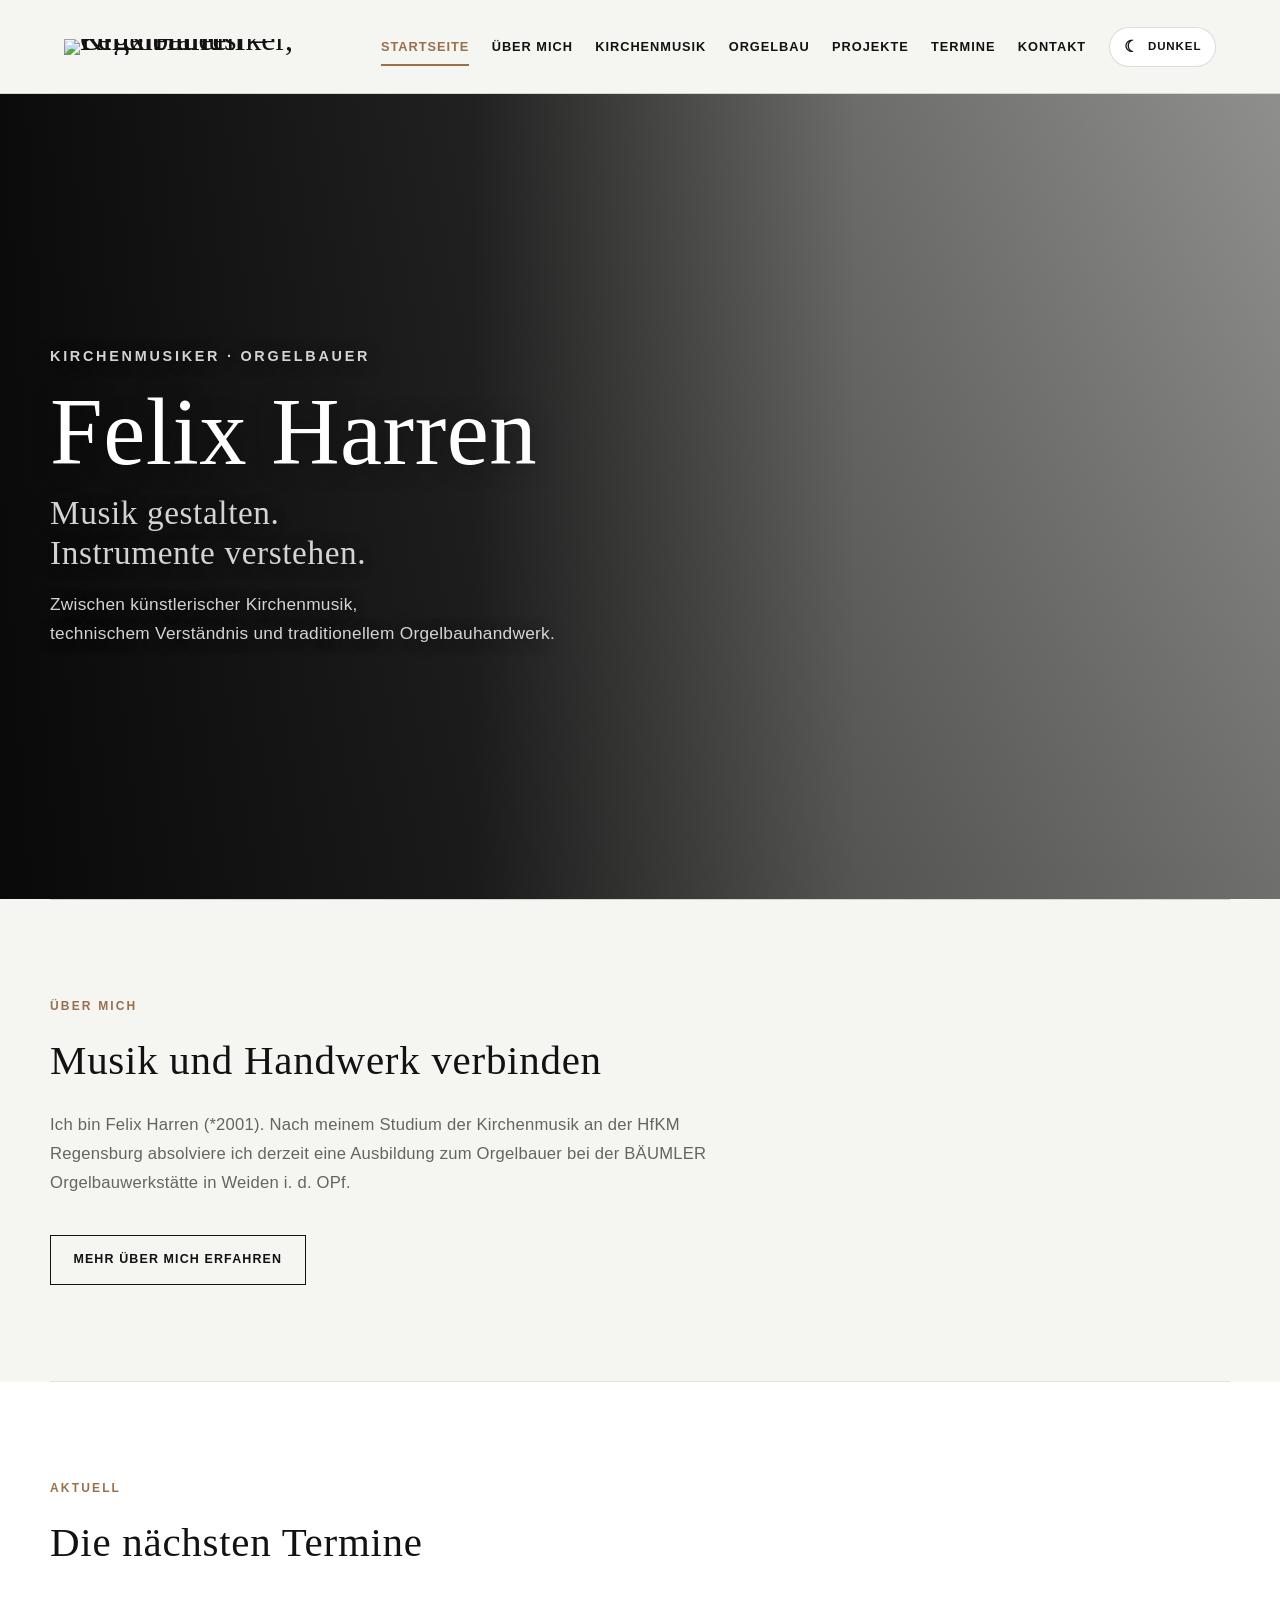
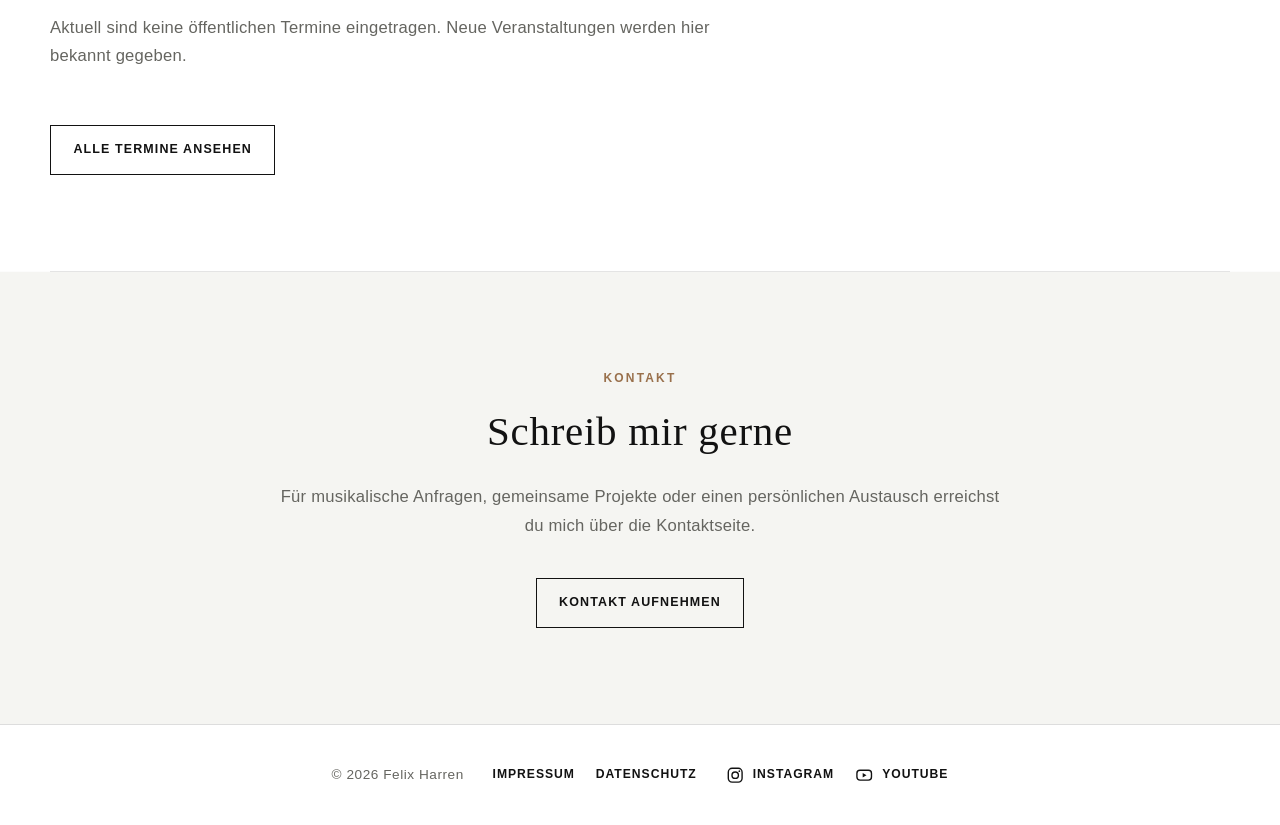
==== index.html @ 2339fd64 "Add files via upload Website veröffentlichen" ====
<!DOCTYPE html>

<html lang="de">
<head>
<meta charset="utf-8"/>
<meta content="Felix Harren" name="author"/>
<meta content="de_DE" property="og:locale"/>
<meta content="website" property="og:type"/>
<meta content="Felix Harren" property="og:site_name"/>
<meta content="Felix Harren | Kirchenmusiker und Orgelbauer" property="og:title"/>
<meta content="Felix Harren verbindet Kirchenmusik, Orgelspiel, Chorleitung und traditionelles Orgelbauhandwerk." property="og:description"/>
<meta content="https://felixharren.de/bilder/social/felix-harren-vorschau.jpg" property="og:image"/>
<meta content="1200" property="og:image:width"/>
<meta content="630" property="og:image:height"/>
<meta content="Felix Harren – Kirchenmusiker und Orgelbauer" property="og:image:alt"/>
<meta content="summary_large_image" name="twitter:card"/>
<meta content="Felix Harren | Kirchenmusiker und Orgelbauer" name="twitter:title"/>
<meta content="Felix Harren verbindet Kirchenmusik, Orgelspiel, Chorleitung und traditionelles Orgelbauhandwerk." name="twitter:description"/>
<meta content="https://felixharren.de/bilder/social/felix-harren-vorschau.jpg" name="twitter:image"/>
<meta content="index, follow, max-image-preview:large" name="robots"/>
<meta content="width=device-width, initial-scale=1.0" name="viewport"/>
<meta content="Felix Harren verbindet Kirchenmusik, Orgelspiel, Chorleitung und traditionelles Orgelbauhandwerk." name="description"/>
<title>Felix Harren | Kirchenmusiker und Orgelbauer</title>
<script>
        (() => {
            const speichername = "felix-harren-theme";
            let gespeichertesDesign = null;

            try {
                gespeichertesDesign = localStorage.getItem(speichername);
            } catch (fehler) {
                gespeichertesDesign = null;
            }

            const systemIstDunkel = window.matchMedia(
                "(prefers-color-scheme: dark)"
            ).matches;

            const startDesign =
                gespeichertesDesign === "dark" ||
                gespeichertesDesign === "light"
                    ? gespeichertesDesign
                    : systemIstDunkel
                        ? "dark"
                        : "light";

            document.documentElement.dataset.theme = startDesign;
        })();
    </script>
<link href="bilder/logo/favicon-hell.png" id="favicon" rel="icon" type="image/png"/>
<link href="bilder/logo/favicon-hell.png" id="apple-touch-icon" rel="apple-touch-icon"/>
<meta content="#f5f5f2" id="theme-color" name="theme-color"/>
<link as="image" fetchpriority="high" href="bilder/orgel/orgel-speyer-quer.JPG" rel="preload"/>
<link href="style.css" rel="stylesheet"/>
<link href="bilder.css" rel="stylesheet"/>
<link href="responsive.css" rel="stylesheet"/>
<script type="application/ld+json">{
    "@context": "https://schema.org",
    "@type": "Person",
    "name": "Felix Harren",
    "description": "Kirchenmusiker und Orgelbauer zwischen Musik, Technik und traditionellem Handwerk.",
    "jobTitle": [
        "Kirchenmusiker",
        "Orgelbauer in Ausbildung"
    ],
    "sameAs": [
        "https://www.instagram.com/felixharren/",
        "https://www.youtube.com/@felixharren"
    ],
    "url": "https://felixharren.de/",
    "image": "https://felixharren.de/bilder/social/felix-harren-vorschau.jpg"
}</script>
<script defer="" src="termine-daten.js"></script>
<script defer="" src="script.js"></script>
<link href="https://felixharren.de/" rel="canonical"/><meta content="https://felixharren.de/" property="og:url"/></head>
<body>
<header>
<h1 class="seitenkopf-logo">
<a aria-label="Felix Harren – Startseite" href="index.html">
<img alt="Felix Harren – Kirchenmusiker, Orgelbauer" class="logo-hellmodus" src="bilder/logo/logo-hell-breit.png"/>
<img alt="" aria-hidden="true" class="logo-dunkelmodus" src="bilder/logo/logo-dunkel-breit.png"/>
</a>
</h1>
<button aria-controls="kopf-menue" aria-expanded="false" aria-label="Menü öffnen" class="menu-schalter" type="button">
<span aria-hidden="true" class="menu-linien">
<span></span>
<span></span>
<span></span>
</span>
<span class="menu-text">Menü</span>
</button>
<div class="kopf-aktionen" id="kopf-menue">
<nav aria-label="Hauptnavigation">
<a aria-current="page" href="index.html">Startseite</a>
<a href="ueber-mich.html">Über mich</a>
<a href="kirchenmusik.html">Kirchenmusik</a>
<a href="orgelbau.html">Orgelbau</a>
<a href="projekte.html">Projekte</a>
<a href="termine.html">Termine</a>
<a href="kontakt.html">Kontakt</a>
</nav>
<button aria-label="Dunkelmodus aktivieren" class="theme-schalter" title="Farbschema wechseln" type="button">
<span aria-hidden="true" class="theme-symbol">☾</span>
<span class="theme-text">Dunkel</span>
</button>
</div>
</header>
<main>
<section class="start-mit-bild" id="start">
<div class="start-inhalt">
<p class="start-berufe">
                    Kirchenmusiker · Orgelbauer
                </p>
<h2>Felix Harren</h2>
<p class="start-leitsatz">
                    Musik gestalten. <br> Instrumente verstehen.
                </p>
<p class="start-beschreibung">
                    Zwischen künstlerischer Kirchenmusik, <br> technischem
                    Verständnis und traditionellem Orgelbauhandwerk.
                </p>
</div>
</div>
</section>
<section id="ueber-mich">
<p>Über mich</p>
<h2>Musik und Handwerk verbinden</h2>
<p>
                Ich bin Felix Harren (*2001). Nach meinem Studium
                der Kirchenmusik an der HfKM Regensburg absolviere
                ich derzeit eine Ausbildung zum Orgelbauer bei der
                BÄUMLER Orgelbauwerkstätte in Weiden i. d. OPf.
            </p>
<a href="ueber-mich.html">
                Mehr über mich erfahren
            </a>
</section>
<section id="termine">
<p>Aktuell</p>
<h2>Die nächsten Termine</h2>
<div class="termin-liste start-termin-liste" id="start-termin-liste">
<!-- Die nächsten drei Termine werden automatisch eingefügt. -->
</div>
<p hidden="" id="keine-start-termine">
                Aktuell sind keine öffentlichen Termine eingetragen.
                Neue Veranstaltungen werden hier bekannt gegeben.
            </p>
<a href="termine.html">
                Alle Termine ansehen
            </a>
</section>
<section id="kontakt">
<p>Kontakt</p>
<h2>Schreib mir gerne</h2>
<p>
                Für musikalische Anfragen, gemeinsame Projekte
                oder einen persönlichen Austausch erreichst du mich
                über die Kontaktseite.
            </p>
<a href="kontakt.html">
                Kontakt aufnehmen
            </a>
</section>
</main>
<footer>
<p>© 2026 Felix Harren</p>
<div class="footer-rechtliches">
<a href="impressum.html">Impressum</a>
<a href="datenschutz.html">Datenschutz</a>
</div>
<div aria-label="Social Media" class="social-links">
<a aria-label="Instagram-Profil von Felix Harren öffnen" href="https://www.instagram.com/felixharren/" rel="noopener noreferrer" target="_blank">
<svg aria-hidden="true" class="social-icon" viewbox="0 0 24 24">
<rect fill="none" height="18" rx="5" stroke="currentColor" stroke-width="1.8" width="18" x="3" y="3"></rect>
<circle cx="12" cy="12" fill="none" r="4.2" stroke="currentColor" stroke-width="1.8"></circle>
<circle cx="17.4" cy="6.7" fill="currentColor" r="1.1"></circle>
</svg>
<span>Instagram</span>
</a>
<a aria-label="YouTube-Kanal von Felix Harren öffnen" href="https://www.youtube.com/@felixharren" rel="noopener noreferrer" target="_blank">
<svg aria-hidden="true" class="social-icon" viewbox="0 0 24 24">
<rect fill="none" height="13" rx="4" stroke="currentColor" stroke-width="1.8" width="19" x="2.5" y="5.5"></rect>
<path d="M10 9l5 3-5 3z" fill="currentColor"></path>
</svg>
<span>YouTube</span>
</a>
</div>
</footer>
</body>
</html>
---- style.css ----
/* ==================================================
   FELIX HARREN – WEBSITE-DESIGN

   Stil:
   Schwarz · Weiß · Holzton
   Ruhig · modern · elegant
   ================================================== */


/* ---------- Farben und Schriftarten ---------- */

:root {
    --hintergrund: #f5f5f2;
    --flaeche: #ffffff;
    --flaeche-zwei: #ebebe7;

    --text: #121212;
    --text-hell: #656560;

    --dunkel: #0d0d0d;
    --dunkel-zwei: #181818;
    --weiss: #ffffff;

    --holz: #99704c;
    --holz-hell: #bc916a;
    --holz-dunkel: #6f4d31;

    --linie: rgba(18, 18, 18, 0.14);

    --schatten:
        0 18px 45px rgba(0, 0, 0, 0.07);

    --max-breite: 1180px;
    --header-hoehe: 84px;

    --schrift-text:
        Aptos,
        "Segoe UI",
        "Helvetica Neue",
        Arial,
        sans-serif;

    --schrift-ueberschrift:
        "Iowan Old Style",
        "Palatino Linotype",
        "Book Antiqua",
        Palatino,
        Georgia,
        serif;
}


/* ---------- Vorbereitung für den Dunkelmodus ---------- */


html[data-theme="light"] {
    color-scheme: light;
}


html[data-theme="dark"] {
    color-scheme: dark;
    --hintergrund: #0c0c0c;
    --flaeche: #151515;
    --flaeche-zwei: #1c1c1c;

    --text: #f2f2ef;
    --text-hell: #aaa9a4;

    --dunkel: #050505;
    --dunkel-zwei: #111111;

    --holz: #b68a62;
    --holz-hell: #cba47f;
    --holz-dunkel: #926a48;

    --linie: rgba(255, 255, 255, 0.15);

    --schatten:
        0 20px 50px rgba(0, 0, 0, 0.4);
}


/* ---------- Grundeinstellungen ---------- */

*,
*::before,
*::after {
    box-sizing: border-box;
}

html {
    scroll-behavior: smooth;
}

body {
    margin: 0;

    color: var(--text);
    background-color: var(--hintergrund);

    font-family: var(--schrift-text);
    font-size: 1rem;
    line-height: 1.72;
    letter-spacing: 0.012em;

    transition:
        color 0.3s ease,
        background-color 0.3s ease;
}

body,
header,
section,
footer,
.termin-karte {
    transition:
        color 0.3s ease,
        background-color 0.3s ease,
        border-color 0.3s ease;
}

img {
    display: block;
    max-width: 100%;
}

button,
input,
textarea,
select {
    font: inherit;
}

::selection {
    color: var(--weiss);
    background-color: var(--holz);
}


/* ---------- Texte ---------- */

h1,
h2,
h3 {
    margin-top: 0;

    font-family: var(--schrift-ueberschrift);
    font-weight: 400;
    line-height: 1.18;
    letter-spacing: 0.018em;
}

h1 {
    margin: 0;
}

h2 {
    max-width: 760px;
    margin-bottom: 1.7rem;

    font-size:
        clamp(
            1.8rem,
            3.2vw,
            2.85rem
        );
}

h3 {
    margin-bottom: 1rem;

    font-size:
        clamp(
            1.3rem,
            2vw,
            1.65rem
        );

    letter-spacing: 0.015em;
}

p {
    max-width: 760px;
    margin-top: 0;
    margin-bottom: 1.35rem;

    color: var(--text-hell);
    font-size: 1.04rem;
    letter-spacing: 0.014em;
}

a {
    color: inherit;
    text-decoration: none;
}

a,
button {
    -webkit-tap-highlight-color: transparent;
}

a:focus-visible,
button:focus-visible {
    outline: 3px solid var(--holz);
    outline-offset: 5px;
}


/* ---------- Kopfbereich ---------- */

header {
    position: sticky;
    z-index: 1000;
    top: 0;

    display: flex;
    min-height: var(--header-hoehe);

    align-items: center;
    justify-content: space-between;

    gap: 2rem;

    padding:
        1rem
        max(5vw, 1.5rem);

    border-bottom: 1px solid var(--linie);

    background-color: var(--hintergrund);

    backdrop-filter: blur(16px);
}

header h1 a {
    display: inline-block;

    color: var(--text);

    font-family: var(--schrift-text);
    font-size: 0.95rem;
    font-weight: 700;

    letter-spacing: 0.14em;
    text-transform: uppercase;

    transition:
        color 0.2s ease,
        transform 0.2s ease;
}

header h1 a:hover {
    color: var(--holz);
    transform: translateY(-1px);
}


/* ---------- Navigation ---------- */

nav {
    display: flex;

    align-items: center;
    justify-content: flex-end;

    gap: 1.4rem;
}

nav a {
    position: relative;

    padding: 0.55rem 0;

    color: var(--text);

    font-size: 0.8rem;
    font-weight: 650;

    letter-spacing: 0.075em;
    text-transform: uppercase;

    transition: color 0.2s ease;
}

nav a::after {
    position: absolute;
    right: 0;
    bottom: 0;
    left: 0;

    height: 2px;

    background-color: var(--holz);

    content: "";

    transform: scaleX(0);
    transform-origin: right;

    transition: transform 0.25s ease;
}

nav a:hover {
    color: var(--holz);
}

nav a:hover::after {
    transform: scaleX(1);
    transform-origin: left;
}

nav a[aria-current="page"] {
    color: var(--holz);
}

nav a[aria-current="page"]::after {
    transform: scaleX(1);
}


/* ---------- Hauptinhalt ---------- */

main {
    overflow: hidden;
}

main > section {
    position: relative;

    width:
        min(
            calc(100% - 3rem),
            var(--max-breite)
        );

    margin: 0 auto;
    padding: 6rem 0;

    border-bottom: 1px solid var(--linie);
}

main > section:last-child {
    border-bottom: 0;
}


/* ---------- Erster Bereich jeder Seite ---------- */

main > section:first-child {
    color: var(--weiss);
    background-color: var(--dunkel);

    box-shadow:
        0 0 0 100vmax var(--dunkel);

    clip-path:
        inset(0 -100vmax);
}

main > section:first-child p {
    color: rgba(255, 255, 255, 0.7);
}

main > section:first-child > p:first-child {
    color: var(--holz-hell);
}


/* ---------- Landingpage ---------- */

#start {
    display: flex;

    min-height:
        calc(
            60vh - var(--header-hoehe)
        );

    flex-direction: column;
    justify-content: center;

    padding-top: 4.5rem;
    padding-bottom: 4.5rem;
}

#start h2 {
    max-width: 740px;
    margin-bottom: 1.8rem;

    font-size:
        clamp(
            2.15rem,
            4vw,
            3.45rem
        );

    font-weight: 400;
    line-height: 1.16;
    letter-spacing: 0.022em;
}

#start p {
    max-width: 630px;

    font-size:
        clamp(
            1.03rem,
            1.5vw,
            1.16rem
        );

    letter-spacing: 0.016em;
}


/* ---------- Kleine Bereichsüberschriften ---------- */

main > section > p:first-child:not(:only-child) {
    margin-bottom: 1.2rem;

    color: var(--holz);

    font-family: var(--schrift-text);
    font-size: 0.75rem;
    font-weight: 700;

    letter-spacing: 0.18em;
    text-transform: uppercase;
}


/* ---------- Links und Schaltflächen ---------- */

main section > a {
    display: inline-flex;

    min-height: 50px;

    align-items: center;
    justify-content: center;

    margin-top: 1rem;
    padding: 0.75rem 1.4rem;

    border: 1px solid var(--text);

    color: var(--text);
    background-color: transparent;

    font-size: 0.78rem;
    font-weight: 700;

    letter-spacing: 0.09em;
    text-transform: uppercase;

    transition:
        color 0.2s ease,
        background-color 0.2s ease,
        border-color 0.2s ease,
        transform 0.2s ease;
}

main section > a:hover {
    color: var(--weiss);

    border-color: var(--holz);
    background-color: var(--holz);

    transform: translateY(-2px);
}

main > section:first-child > a {
    color: var(--weiss);
    border-color: rgba(255, 255, 255, 0.65);
}

main > section:first-child > a:hover {
    border-color: var(--holz);
    background-color: var(--holz);
}


/* ---------- Inhaltsbereiche ---------- */

main > section:not(:first-child) h2 {
    max-width: 740px;
}

main > section:not(:first-child) p {
    max-width: 720px;
}

main > section:nth-child(odd):not(:first-child) {
    background-color: var(--flaeche);

    box-shadow:
        0 0 0 100vmax var(--flaeche);

    clip-path:
        inset(0 -100vmax);
}


/* ---------- Kontaktbereiche ---------- */

#kontakt {
    text-align: center;
}

#kontakt h2,
#kontakt p {
    margin-right: auto;
    margin-left: auto;
}

#kontakt > a {
    margin-right: auto;
    margin-left: auto;
}


/* ---------- Termine ---------- */

.termin-liste {
    display: grid;

    grid-template-columns:
        repeat(
            2,
            minmax(0, 1fr)
        );

    gap: 1.5rem;

    margin-top: 3rem;
}

.termin-karte {
    position: relative;

    padding: 2rem;

    border: 1px solid var(--linie);

    background-color: var(--flaeche);

    box-shadow: var(--schatten);

    overflow: hidden;
}

.termin-karte::before {
    position: absolute;
    top: 0;
    left: 0;

    width: 4px;
    height: 100%;

    background-color: var(--holz);

    content: "";
}

.termin-karte h3 {
    margin-bottom: 0.8rem;
}

.termin-karte p {
    font-size: 1rem;
}

.termin-datum {
    margin-bottom: 1rem;

    color: var(--holz) !important;

    font-family: var(--schrift-text);
    font-size: 0.75rem !important;
    font-weight: 700;

    letter-spacing: 0.13em;
    text-transform: uppercase;
}

.termin-details {
    color: var(--text) !important;
    font-weight: 650;
}

.termin-karte a {
    display: inline-block;

    margin-top: 0.5rem;

    color: var(--holz);

    font-size: 0.78rem;
    font-weight: 700;

    letter-spacing: 0.08em;
    text-transform: uppercase;
}

.termin-karte a:hover {
    color: var(--holz-dunkel);
}


/* ---------- Fußbereich ---------- */

footer {
    display: flex;

    align-items: center;
    justify-content: center;

    gap: 1.8rem;

    padding:
        2.4rem
        max(5vw, 1.5rem);

    border-top: 1px solid var(--linie);

    background-color: var(--flaeche);
}

footer p {
    margin: 0;

    color: var(--text-hell);
    font-size: 0.85rem;
    letter-spacing: 0.04em;
}

footer a {
    color: var(--text);

    font-size: 0.76rem;
    font-weight: 650;

    letter-spacing: 0.08em;
    text-transform: uppercase;

    transition: color 0.2s ease;
}

footer a:hover {
    color: var(--holz);
}


/* ---------- Tablet ---------- */

@media (max-width: 1050px) {
    header {
        align-items: flex-start;
        flex-direction: column;

        gap: 0.8rem;
    }

    nav {
        width: 100%;

        justify-content: flex-start;
        flex-wrap: wrap;

        gap: 0.4rem 1.25rem;
    }

    main > section {
        padding-top: 5rem;
        padding-bottom: 5rem;
    }

    .termin-liste {
        grid-template-columns: 1fr;
    }
}


/* ---------- Smartphone ---------- */

@media (max-width: 700px) {
    :root {
        --header-hoehe: auto;
    }

    header {
        position: relative;

        padding-top: 1.3rem;
        padding-bottom: 1.3rem;
    }

    header h1 a {
        font-size: 0.88rem;
    }

    nav {
        gap: 0.15rem 1rem;
    }

    nav a {
        font-size: 0.7rem;
    }

    main > section {
        width:
            min(
                calc(100% - 2rem),
                var(--max-breite)
            );

        padding-top: 4rem;
        padding-bottom: 4rem;
    }

    #start {
        min-height: 52vh;

        padding-top: 3.8rem;
        padding-bottom: 3.8rem;
    }

    #start h2 {
        font-size:
            clamp(
                1.95rem,
                9vw,
                2.75rem
            );

        line-height: 1.18;
        letter-spacing: 0.018em;
    }

    h2 {
        font-size:
            clamp(
                1.7rem,
                7.5vw,
                2.35rem
            );
    }

    p {
        font-size: 1rem;
    }

    main section > a {
        width: 100%;
    }

    .termin-karte {
        padding: 1.6rem;
    }

    footer {
        flex-direction: column;
        gap: 0.8rem;

        text-align: center;
    }
}


/* ---------- Reduzierte Bewegungen ---------- */

@media (prefers-reduced-motion: reduce) {
    html {
        scroll-behavior: auto;
    }

    *,
    *::before,
    *::after {
        scroll-behavior: auto !important;

        transition-duration:
            0.01ms !important;

        animation-duration:
            0.01ms !important;

        animation-iteration-count:
            1 !important;
    }
}


/* ---------- Kopfzeile: Navigation und Farbschalter ---------- */

.kopf-aktionen {
    display: flex;
    align-items: center;
    justify-content: flex-end;
    gap: 1.4rem;
}

.theme-schalter {
    display: inline-flex;
    min-height: 40px;
    align-items: center;
    justify-content: center;
    gap: 0.55rem;

    padding: 0.55rem 0.85rem;

    border: 1px solid var(--linie);
    border-radius: 999px;

    color: var(--text);
    background-color: var(--flaeche);

    font-family: var(--schrift-text);
    font-size: 0.72rem;
    font-weight: 700;

    letter-spacing: 0.08em;
    text-transform: uppercase;

    cursor: pointer;

    transition:
        color 0.2s ease,
        background-color 0.2s ease,
        border-color 0.2s ease,
        transform 0.2s ease;
}

.theme-schalter:hover {
    color: var(--weiss);
    border-color: var(--holz);
    background-color: var(--holz);
    transform: translateY(-1px);
}

.theme-symbol {
    display: inline-flex;
    width: 1rem;
    align-items: center;
    justify-content: center;

    font-size: 1rem;
    line-height: 1;
}


/* ---------- Farbschalter auf kleineren Bildschirmen ---------- */

@media (max-width: 1050px) {
    .kopf-aktionen {
        width: 100%;
        align-items: flex-start;
        justify-content: space-between;
        gap: 1rem;
    }

    .kopf-aktionen nav {
        width: auto;
        flex: 1;
    }

    .theme-schalter {
        flex: 0 0 auto;
    }
}

@media (max-width: 700px) {
    .kopf-aktionen {
        align-items: stretch;
        flex-direction: column;
    }

    .kopf-aktionen nav {
        width: 100%;
    }

    .theme-schalter {
        align-self: flex-start;
    }
}


/* ==================================================
   MOBILES MENÜ
   ================================================== */

.menu-schalter {
    display: none;
    min-height: 42px;
    align-items: center;
    justify-content: center;
    gap: 0.65rem;

    padding: 0.55rem 0.8rem;

    border: 1px solid var(--linie);
    border-radius: 999px;

    color: var(--text);
    background-color: var(--flaeche);

    font-family: var(--schrift-text);
    font-size: 0.72rem;
    font-weight: 700;

    letter-spacing: 0.08em;
    text-transform: uppercase;

    cursor: pointer;

    transition:
        color 0.2s ease,
        background-color 0.2s ease,
        border-color 0.2s ease;
}

.menu-schalter:hover {
    color: var(--weiss);
    border-color: var(--holz);
    background-color: var(--holz);
}

.menu-linien {
    display: inline-flex;
    width: 18px;
    height: 14px;

    flex-direction: column;
    justify-content: space-between;
}

.menu-linien span {
    display: block;
    width: 100%;
    height: 1.5px;

    background-color: currentColor;

    transform-origin: center;

    transition:
        transform 0.25s ease,
        opacity 0.2s ease;
}

.menu-schalter[aria-expanded="true"] .menu-linien span:nth-child(1) {
    transform: translateY(6.25px) rotate(45deg);
}

.menu-schalter[aria-expanded="true"] .menu-linien span:nth-child(2) {
    opacity: 0;
}

.menu-schalter[aria-expanded="true"] .menu-linien span:nth-child(3) {
    transform: translateY(-6.25px) rotate(-45deg);
}


/* ---------- Eingeklappte Navigation ---------- */

@media (max-width: 900px) {
    header {
        display: grid;
        grid-template-columns: 1fr auto;
        align-items: center;

        gap: 0.9rem 1rem;

        padding-top: 1rem;
        padding-bottom: 1rem;
    }

    header h1 {
        min-width: 0;
    }

    .menu-schalter {
        display: inline-flex;
    }

    .kopf-aktionen {
        grid-column: 1 / -1;

        display: none;
        width: 100%;

        align-items: stretch;
        flex-direction: column;
        justify-content: flex-start;

        gap: 1.1rem;

        padding-top: 0.6rem;
        padding-bottom: 0.35rem;
    }

    .kopf-aktionen.is-open {
        display: flex;
    }

    .kopf-aktionen nav {
        display: flex;
        width: 100%;

        align-items: stretch;
        flex-direction: column;
        justify-content: flex-start;

        gap: 0;
    }

    .kopf-aktionen nav a {
        width: 100%;

        padding: 0.85rem 0;

        border-bottom: 1px solid var(--linie);

        font-size: 0.76rem;
    }

    .kopf-aktionen nav a:first-child {
        border-top: 1px solid var(--linie);
    }

    .kopf-aktionen nav a::after {
        right: auto;
        width: 34px;
    }

    .theme-schalter {
        align-self: flex-start;
    }
}


/* ---------- Sehr kleine Bildschirme ---------- */

@media (max-width: 430px) {
    header h1 a {
        font-size: 0.78rem;
        letter-spacing: 0.1em;
    }

    .menu-schalter {
        min-height: 40px;
        padding-right: 0.7rem;
        padding-left: 0.7rem;
    }

    .menu-text {
        display: none;
    }
}


/* ==================================================
   STARTSEITE: TERMINE UND REDUZIERTER AUFBAU
   ================================================== */

.start-termin-liste {
    grid-template-columns:
        repeat(
            3,
            minmax(0, 1fr)
        );
}

#termine > a {
    margin-top: 2rem;
}

@media (max-width: 1050px) {
    .start-termin-liste {
        grid-template-columns:
            repeat(
                2,
                minmax(0, 1fr)
            );
    }
}

@media (max-width: 700px) {
    .start-termin-liste {
        grid-template-columns: 1fr;
    }
}


/* ==================================================
   SOCIAL-MEDIA-LINKS
   ================================================== */

.footer-rechtliches,
.social-links {
    display: flex;
    align-items: center;
    justify-content: center;
    gap: 1.3rem;
}

.social-links a,
.social-profile-links a {
    display: inline-flex;
    align-items: center;
    justify-content: center;
    gap: 0.55rem;
}

.social-icon {
    width: 1.15rem;
    height: 1.15rem;
    flex: 0 0 auto;
}

.social-links a {
    color: var(--text);

    font-size: 0.76rem;
    font-weight: 650;

    letter-spacing: 0.08em;
    text-transform: uppercase;

    transition:
        color 0.2s ease,
        transform 0.2s ease;
}

.social-links a:hover {
    color: var(--holz);
    transform: translateY(-1px);
}

.social-profile-links {
    display: flex;
    align-items: stretch;
    flex-wrap: wrap;
    gap: 1rem;

    margin-top: 2rem;
}

.social-profile-links a {
    min-height: 52px;

    padding: 0.8rem 1.2rem;

    border: 1px solid var(--linie);

    color: var(--text);
    background-color: var(--flaeche);

    font-size: 0.84rem;
    font-weight: 700;
    letter-spacing: 0.04em;

    transition:
        color 0.2s ease,
        background-color 0.2s ease,
        border-color 0.2s ease,
        transform 0.2s ease;
}

.social-profile-links a:hover {
    color: var(--weiss);
    border-color: var(--holz);
    background-color: var(--holz);
    transform: translateY(-2px);
}

@media (max-width: 800px) {
    footer {
        flex-direction: column;
        gap: 1rem;
    }
}

@media (max-width: 520px) {
    .footer-rechtliches,
    .social-links {
        flex-wrap: wrap;
        gap: 0.8rem 1.2rem;
    }

    .social-profile-links {
        flex-direction: column;
    }

    .social-profile-links a {
        width: 100%;
    }
}


/* ==================================================
   LOGO IM KOPFBEREICH
   ================================================== */

.seitenkopf-logo {
    flex: 0 0 auto;
    margin: 0;
}

.seitenkopf-logo a {
    display: block;
    line-height: 0;

    transition:
        opacity 0.2s ease,
        transform 0.2s ease;
}

.seitenkopf-logo a:hover {
    opacity: 0.88;
    transform: translateY(-1px);
}

.seitenkopf-logo img {
    display: block;
    width: clamp(180px, 18vw, 250px);
    height: auto;
    max-height: 72px;

    object-fit: contain;
    object-position: left center;
}

.logo-dunkelmodus {
    display: none !important;
}

html[data-theme="dark"] .logo-hellmodus {
    display: none !important;
}

html[data-theme="dark"] .logo-dunkelmodus {
    display: block !important;
}

/* Frühere Regeln für das reine Textlogo neutralisieren. */

header h1 a {
    color: inherit;
    font: inherit;
    letter-spacing: normal;
    text-transform: none;
}


/* ---------- Logo auf kleineren Bildschirmen ---------- */

@media (max-width: 1050px) {
    .seitenkopf-logo img {
        width: clamp(170px, 25vw, 220px);
        max-height: 64px;
    }
}

@media (max-width: 700px) {
    .seitenkopf-logo img {
        width: 165px;
        max-height: 54px;
    }
}

@media (max-width: 430px) {
    .seitenkopf-logo img {
        width: 145px;
        max-height: 48px;
    }
}
---- bilder.css ----
/* ==================================================
   BILDER UND VISUELLE SEITENLAYOUTS
   ================================================== */


/* ---------- Startseite: vollflächiges Hero-Bild ---------- */

#start.start-mit-bild {
    position: relative;
    isolation: isolate;

    min-height: calc(100svh - 104px);

    background: transparent;
    box-shadow: none;
    clip-path: none;

    overflow: visible;
}

#start.start-mit-bild::before {
    position: absolute;
    z-index: 0;
    top: 0;
    bottom: 0;
    left: 50%;

    width: 100vw;

    background-image:
        linear-gradient(
            90deg,
            rgba(4, 4, 4, 0.93) 0%,
            rgba(4, 4, 4, 0.78) 42%,
            rgba(4, 4, 4, 0.34) 72%,
            rgba(4, 4, 4, 0.48) 100%
        ),
        linear-gradient(
            180deg,
            rgba(0, 0, 0, 0.18) 0%,
            rgba(0, 0, 0, 0.28) 100%
        ),
        url("bilder/orgel/orgel-speyer-quer.JPG");

    background-position: center bottom;
    background-repeat: no-repeat;
    background-size: cover;

    content: "";

    transform: translateX(-50%);
}

#start.start-mit-bild > * {
    position: relative;
    z-index: 1;
}

#start.start-mit-bild h2 {
    max-width: 820px;

    color: #ffffff;

    font-size:
        clamp(
            3rem,
            5.4vw,
            5rem
        );

    line-height: 1.1;
    letter-spacing: 0.018em;

    text-wrap: balance;
    text-shadow:
        0 2px 24px rgba(0, 0, 0, 0.35);
}

#start.start-mit-bild p {
    max-width: 650px;

    color: rgba(255, 255, 255, 0.82);

    text-shadow:
        0 2px 18px rgba(0, 0, 0, 0.45);
}


/* ---------- Über mich: Bild-Text-Einstieg ---------- */

.ueber-mich-einstieg {
    padding-top: 5.5rem;
    padding-bottom: 5.5rem;
}

.ueber-mich-grid {
    display: grid;

    grid-template-columns:
        minmax(0, 0.92fr)
        minmax(360px, 1.08fr);

    align-items: center;

    gap:
        clamp(
            2.5rem,
            6vw,
            6rem
        );
}

.ueber-mich-intro {
    min-width: 0;
}

.ueber-mich-intro h2 {
    max-width: 620px;
}

.ueber-mich-intro p:last-child {
    margin-bottom: 0;
}

.ueber-mich-portrait {
    position: relative;

    margin: 0;
}

.ueber-mich-portrait::after {
    position: absolute;
    z-index: -1;
    top: 1rem;
    right: -1rem;
    bottom: -1rem;
    left: 1rem;

    border: 1px solid var(--holz);

    content: "";
}

.ueber-mich-portrait img {
    width: 100%;
    height: auto;

    aspect-ratio: 3 / 2;

    border: 1px solid rgba(255, 255, 255, 0.16);

    object-fit: cover;
    object-position: 58% center;

    box-shadow:
        0 24px 70px rgba(0, 0, 0, 0.34);
}


/* ---------- Tablet ---------- */

@media (max-width: 1050px) {
    #start.start-mit-bild {
        min-height: calc(100svh - 98px);
    }

    .ueber-mich-grid {
        grid-template-columns:
            minmax(0, 1fr)
            minmax(300px, 0.9fr);

        gap: 3rem;
    }
}


/* ---------- Smartphone ---------- */

@media (max-width: 760px) {
    #start.start-mit-bild {
        min-height: calc(100svh - 82px);

        justify-content: flex-end;

        padding-top: 7rem;
        padding-bottom: 4.5rem;
    }

    #start.start-mit-bild::before {
        background-image:
            linear-gradient(
                180deg,
                rgba(4, 4, 4, 0.30) 0%,
                rgba(4, 4, 4, 0.58) 43%,
                rgba(4, 4, 4, 0.94) 100%
            ),
            url("bilder/orgel/orgel-speyer-quer.JPG");

        background-position: 58% bottom;
    }

    #start.start-mit-bild h2 {
        max-width: 560px;

        font-size:
            clamp(
                2.35rem,
                11vw,
                3.6rem
            );
    }

    .ueber-mich-einstieg {
        padding-top: 4rem;
        padding-bottom: 4.5rem;
    }

    .ueber-mich-grid {
        grid-template-columns: 1fr;

        gap: 3rem;
    }

    .ueber-mich-portrait {
        width: calc(100% - 0.75rem);
    }

    .ueber-mich-portrait::after {
        top: 0.75rem;
        right: -0.75rem;
        bottom: -0.75rem;
        left: 0.75rem;
    }
}


/* ---------- Sehr kleine Bildschirme ---------- */

@media (max-width: 430px) {
    #start.start-mit-bild {
        min-height: calc(100svh - 76px);
    }

    .ueber-mich-portrait img {
        aspect-ratio: 4 / 3;
        object-position: 62% center;
    }
}


/* ==================================================
   KIRCHENMUSIK: BILD-TEXT-BEREICHE
   ================================================== */

.bild-text-bereich {
    display: grid;

    grid-template-columns:
        minmax(0, 0.92fr)
        minmax(340px, 1.08fr);

    align-items: center;

    gap:
        clamp(
            2.5rem,
            6vw,
            6rem
        );
}

.bild-text-bereich.bild-links .bild-text-inhalt {
    order: 2;
}

.bild-text-bereich.bild-links .seitenbild {
    order: 1;
}

.bild-text-inhalt {
    min-width: 0;
}

.bild-text-inhalt p:last-child {
    margin-bottom: 0;
}

.seitenbild,
.breites-seitenbild {
    position: relative;

    margin: 0;
}

.seitenbild::after,
.breites-seitenbild::after {
    position: absolute;
    z-index: -1;

    border: 1px solid var(--holz);

    content: "";
}

.seitenbild::after {
    top: 0.9rem;
    right: -0.9rem;
    bottom: -0.9rem;
    left: 0.9rem;
}

.bild-links .seitenbild::after {
    right: 0.9rem;
    left: -0.9rem;
}

.seitenbild img {
    width: 100%;
    height: auto;

    aspect-ratio: 3 / 2;

    border: 1px solid var(--linie);

    object-fit: cover;
    object-position: center;

    box-shadow:
        0 22px 60px rgba(0, 0, 0, 0.18);
}

.breites-bild-sektion {
    padding-bottom: 7rem;
}

.breites-bild-text {
    max-width: 760px;

    margin-bottom: 3rem;
}

.breites-seitenbild {
    width: 100%;
}

.breites-seitenbild::after {
    top: 1rem;
    right: -1rem;
    bottom: -1rem;
    left: 1rem;
}

.breites-seitenbild img {
    width: 100%;
    height: auto;

    aspect-ratio: 16 / 8.5;

    border: 1px solid var(--linie);

    object-fit: cover;
    object-position: center 58%;

    box-shadow:
        0 24px 70px rgba(0, 0, 0, 0.2);
}


/* ---------- Tablet ---------- */

@media (max-width: 980px) {
    .bild-text-bereich {
        grid-template-columns: 1fr;

        gap: 3rem;
    }

    .bild-text-bereich.bild-links .bild-text-inhalt,
    .bild-text-bereich.bild-links .seitenbild {
        order: initial;
    }

    .seitenbild {
        width: calc(100% - 0.8rem);
    }
}


/* ---------- Smartphone ---------- */

@media (max-width: 700px) {
    .bild-text-bereich {
        gap: 2.4rem;
    }

    .seitenbild::after {
        top: 0.7rem;
        right: -0.7rem;
        bottom: -0.7rem;
        left: 0.7rem;
    }

    .bild-links .seitenbild::after {
        right: -0.7rem;
        left: 0.7rem;
    }

    .seitenbild img {
        aspect-ratio: 4 / 3;
    }

    .breites-bild-text {
        margin-bottom: 2.4rem;
    }

    .breites-seitenbild {
        width: calc(100% - 0.7rem);
    }

    .breites-seitenbild::after {
        top: 0.7rem;
        right: -0.7rem;
        bottom: -0.7rem;
        left: 0.7rem;
    }

    .breites-seitenbild img {
        aspect-ratio: 4 / 3;
    }
}


/* ==================================================
   PROJEKTE: MAGAZIN-LAYOUT
   ================================================== */


/* ---------- Großes Auftaktbild mit Textkarte ---------- */

.projekt-aufmacher {
    position: relative;

    padding-top: 1rem;
    padding-bottom: 8.5rem;
}

.projekt-aufmacher-bild {
    position: relative;

    width: min(100%, 1080px);
    margin: 0;
}

.projekt-aufmacher-bild::after {
    position: absolute;
    z-index: -1;
    top: 1rem;
    right: -1rem;
    bottom: -1rem;
    left: 1rem;

    border: 1px solid var(--holz);

    content: "";
}

.projekt-aufmacher-bild img {
    width: 100%;
    height: auto;

    aspect-ratio: 16 / 9;

    border: 1px solid var(--linie);

    object-fit: cover;
    object-position: center 48%;

    box-shadow:
        0 26px 75px rgba(0, 0, 0, 0.22);
}

.projekt-aufmacher-text {
    position: absolute;
    z-index: 2;
    right: 0;
    bottom: 3.5rem;

    width: min(520px, 48%);

    padding:
        clamp(2rem, 4vw, 3.4rem);

    border: 1px solid var(--linie);

    background-color: var(--flaeche);
    box-shadow: var(--schatten);
}

.projekt-aufmacher-text h2 {
    margin-bottom: 1.3rem;
}

.projekt-aufmacher-text p:last-child {
    margin-bottom: 0;
}


/* ---------- Hochformatiges Konzertbild ---------- */

.projekt-hochformat {
    display: grid;

    grid-template-columns:
        minmax(330px, 0.82fr)
        minmax(0, 1.18fr);

    align-items: center;

    gap:
        clamp(
            3rem,
            8vw,
            7rem
        );

    padding-top: 6rem;
    padding-bottom: 7rem;
}

.projekt-hochformat-bild {
    position: relative;

    margin: 0;
}

.projekt-hochformat-bild::after {
    position: absolute;
    z-index: -1;
    top: 1rem;
    right: -1rem;
    bottom: -1rem;
    left: 1rem;

    border: 1px solid var(--holz);

    content: "";
}

.projekt-hochformat-bild img {
    width: 100%;
    height: auto;

    aspect-ratio: 4 / 5;

    border: 1px solid var(--linie);

    object-fit: cover;
    object-position: center 55%;

    box-shadow:
        0 24px 68px rgba(0, 0, 0, 0.2);
}

.projekt-hochformat-text {
    max-width: 660px;
}

.projekt-hochformat-text p:last-child {
    margin-bottom: 0;
}


/* ---------- Zwei Projektkarten ---------- */

.projekt-karten-sektion {
    padding-top: 6rem;
    padding-bottom: 7rem;
}

.projekt-karten-einleitung {
    max-width: 760px;
    margin-bottom: 3.5rem;
}

.projekt-karten {
    display: grid;

    grid-template-columns: repeat(2, minmax(0, 1fr));

    align-items: start;

    gap:
        clamp(
            1.8rem,
            4vw,
            3.5rem
        );
}

.projekt-karte {
    overflow: hidden;

    border: 1px solid var(--linie);

    background-color: var(--flaeche);
    box-shadow: var(--schatten);
}

.projekt-karte figure {
    margin: 0;

    overflow: hidden;
}

.projekt-karte img {
    width: 100%;

    object-fit: cover;

    transition:
        transform 0.45s ease;
}

.projekt-karte:hover img {
    transform: scale(1.025);
}

.projekt-karte-hoch img {
    height: clamp(380px, 48vw, 610px);

    object-position: center 38%;
}

.projekt-karte-quer {
    margin-top: 5rem;
}

.projekt-karte-quer img {
    height: clamp(300px, 34vw, 450px);

    object-position: center;
}

.projekt-karte-text {
    padding:
        clamp(
            1.7rem,
            3.4vw,
            2.7rem
        );
}

.projekt-karte-text h3 {
    font-size:
        clamp(
            1.55rem,
            2.5vw,
            2.1rem
        );
}

.projekt-karte-text p:last-child {
    margin-bottom: 0;
}


/* ---------- Ausblick ---------- */

.projekt-ausblick {
    display: grid;

    grid-template-columns:
        minmax(250px, 0.72fr)
        minmax(0, 1.28fr);

    gap:
        clamp(
            2.5rem,
            7vw,
            6rem
        );

    padding-top: 5.5rem;
    padding-bottom: 6.5rem;

    border-top: 1px solid var(--linie);
    border-bottom: 1px solid var(--linie);
}

.projekt-ausblick h2 {
    margin-bottom: 0;
}

.projekt-ausblick > div:last-child p:last-child {
    margin-bottom: 0;
}


/* ---------- Tablet ---------- */

@media (max-width: 980px) {
    .projekt-aufmacher {
        padding-bottom: 4rem;
    }

    .projekt-aufmacher-bild {
        width: calc(100% - 0.8rem);
    }

    .projekt-aufmacher-text {
        position: relative;
        right: auto;
        bottom: auto;

        width: min(680px, calc(100% - 2rem));
        margin-top: -4rem;
        margin-right: 1rem;
        margin-left: auto;
    }

    .projekt-hochformat {
        grid-template-columns:
            minmax(280px, 0.86fr)
            minmax(0, 1.14fr);

        gap: 3.5rem;
    }
}


/* ---------- Smartphone ---------- */

@media (max-width: 760px) {
    .projekt-aufmacher {
        padding-top: 0;
        padding-bottom: 3rem;
    }

    .projekt-aufmacher-bild::after,
    .projekt-hochformat-bild::after {
        top: 0.7rem;
        right: -0.7rem;
        bottom: -0.7rem;
        left: 0.7rem;
    }

    .projekt-aufmacher-bild img {
        aspect-ratio: 4 / 3;
    }

    .projekt-aufmacher-text {
        width: calc(100% - 1.4rem);
        margin-top: -2rem;
        margin-right: 0.7rem;
    }

    .projekt-hochformat {
        grid-template-columns: 1fr;

        gap: 3rem;

        padding-top: 4rem;
        padding-bottom: 5rem;
    }

    .projekt-hochformat-bild {
        width: calc(100% - 0.7rem);
    }

    .projekt-hochformat-bild img {
        aspect-ratio: 4 / 5;
    }

    .projekt-karten-sektion {
        padding-top: 4.5rem;
        padding-bottom: 5rem;
    }

    .projekt-karten {
        grid-template-columns: 1fr;

        gap: 2.2rem;
    }

    .projekt-karte-quer {
        margin-top: 0;
    }

    .projekt-karte-hoch img,
    .projekt-karte-quer img {
        height: auto;
        aspect-ratio: 4 / 3;
    }

    .projekt-karte-hoch img {
        object-position: center 35%;
    }

    .projekt-ausblick {
        grid-template-columns: 1fr;

        gap: 2rem;

        padding-top: 4rem;
        padding-bottom: 4.5rem;
    }

    .projekt-ausblick h2 {
        margin-bottom: 0.5rem;
    }
}


/* ==================================================
   ORGELBAU
   ================================================== */

.orgelbau-einstieg {
    display: grid;

    grid-template-columns:
        minmax(0, 1.08fr)
        minmax(330px, 0.92fr);

    align-items: center;

    gap:
        clamp(
            3rem,
            7vw,
            6.5rem
        );

    padding-top: 5rem;
    padding-bottom: 7rem;
}

.orgelbau-einstieg-text {
    max-width: 700px;
}

.orgelbau-einstieg-text p:last-child {
    margin-bottom: 0;
}

.orgelbau-einstieg-bild,
.orgelbau-bildtext-bild {
    position: relative;

    margin: 0;
}

.orgelbau-einstieg-bild::after,
.orgelbau-bildtext-bild::after {
    position: absolute;
    z-index: -1;

    top: 1rem;
    right: -1rem;
    bottom: -1rem;
    left: 1rem;

    border: 1px solid var(--holz);

    content: "";
}

.orgelbau-einstieg-bild img {
    width: 100%;
    height: auto;

    aspect-ratio: 4 / 5;

    border: 1px solid var(--linie);

    object-fit: cover;
    object-position: center 58%;

    box-shadow:
        0 26px 72px rgba(0, 0, 0, 0.24);
}

.orgelbau-grundlagen {
    padding-top: 6rem;
    padding-bottom: 7rem;
}

.orgelbau-grundlagen-intro {
    max-width: 760px;
    margin-bottom: 3.5rem;
}

.orgelbau-karten {
    display: grid;

    grid-template-columns: repeat(3, minmax(0, 1fr));

    gap:
        clamp(
            1.2rem,
            3vw,
            2rem
        );
}

.orgelbau-karten article {
    min-height: 300px;

    padding:
        clamp(
            1.8rem,
            3.5vw,
            2.8rem
        );

    border: 1px solid var(--linie);

    background-color: var(--flaeche);
    box-shadow: var(--schatten);
}

.orgelbau-karten article > span {
    display: block;

    margin-bottom: 3.5rem;

    color: var(--holz);

    font-family:
        "Iowan Old Style",
        "Palatino Linotype",
        "Book Antiqua",
        Palatino,
        Georgia,
        serif;

    font-size: 1.15rem;
    letter-spacing: 0.12em;
}

.orgelbau-karten h3 {
    font-size:
        clamp(
            1.55rem,
            2.4vw,
            2rem
        );
}

.orgelbau-karten p:last-child {
    margin-bottom: 0;
}

.orgelbau-bildtext {
    display: grid;

    grid-template-columns:
        minmax(320px, 0.82fr)
        minmax(0, 1.18fr);

    align-items: center;

    gap:
        clamp(
            3rem,
            8vw,
            7rem
        );

    padding-top: 6rem;
    padding-bottom: 7rem;
}

.orgelbau-bildtext-bild img {
    width: 100%;
    height: auto;

    aspect-ratio: 4 / 5;

    border: 1px solid var(--linie);

    object-fit: cover;
    object-position: center 48%;

    box-shadow:
        0 24px 68px rgba(0, 0, 0, 0.2);
}

.orgelbau-bildtext-text {
    max-width: 680px;
}

.orgelbau-bildtext-text p:last-child {
    margin-bottom: 0;
}

.orgelbau-perspektiven {
    display: grid;

    grid-template-columns:
        minmax(250px, 0.72fr)
        minmax(0, 1.28fr);

    gap:
        clamp(
            2.5rem,
            7vw,
            6rem
        );

    padding-top: 5.5rem;
    padding-bottom: 6.5rem;

    border-top: 1px solid var(--linie);
    border-bottom: 1px solid var(--linie);
}

.orgelbau-perspektiven h2 {
    margin-bottom: 0;
}

.orgelbau-perspektiven > div:last-child p:last-child {
    margin-bottom: 0;
}

.orgelbau-ausblick {
    display: grid;

    grid-template-columns:
        auto
        minmax(0, 1fr);

    align-items: start;

    gap:
        clamp(
            1.8rem,
            4vw,
            3.5rem
        );

    max-width: 920px;

    padding-top: 6rem;
    padding-bottom: 6rem;
}

.orgelbau-ausblick-marke {
    display: grid;

    width: 4.6rem;
    height: 4.6rem;

    place-items: center;

    border: 1px solid var(--holz);

    color: var(--holz);

    font-family:
        "Iowan Old Style",
        "Palatino Linotype",
        "Book Antiqua",
        Palatino,
        Georgia,
        serif;

    font-size: 2.2rem;
    line-height: 1;
}

.orgelbau-ausblick p:last-child {
    margin-bottom: 0;
}


/* ==================================================
   KONTAKT
   ================================================== */

.kontakt-einstieg {
    display: grid;

    grid-template-columns:
        minmax(0, 1.05fr)
        minmax(320px, 0.95fr);

    align-items: center;

    gap:
        clamp(
            3rem,
            7vw,
            6.5rem
        );

    padding-top: 5rem;
    padding-bottom: 7rem;
}

.kontakt-einstieg-text {
    max-width: 690px;
}

.kontakt-einstieg-text > p:last-of-type {
    margin-bottom: 2rem;
}

.kontakt-schnelllinks {
    display: flex;

    flex-wrap: wrap;

    gap: 0.9rem;
}

.kontakt-schnelllinks a {
    display: inline-flex;

    align-items: center;
    justify-content: center;

    min-height: 48px;

    padding: 0.8rem 1.15rem;

    border: 1px solid var(--linie);

    color: var(--text);
    background-color: var(--flaeche);

    font-weight: 700;
    letter-spacing: 0.045em;

    text-decoration: none;

    transition:
        color 0.2s ease,
        border-color 0.2s ease,
        transform 0.2s ease,
        background-color 0.2s ease;
}

.kontakt-schnelllinks a:first-child {
    color: var(--weiss);

    border-color: var(--holz);
    background-color: var(--holz);
}

.kontakt-schnelllinks a:first-child:hover {
    color: var(--weiss);

    border-color: var(--holz-dunkel);
    background-color: var(--holz-dunkel);

    transform: translateY(-2px);
}

.kontakt-schnelllinks a:not(:first-child):hover {
    color: var(--weiss);

    border-color: var(--holz);
    background-color: var(--holz);

    transform: translateY(-2px);
}

.kontakt-portrait {
    position: relative;

    margin: 0;
}

.kontakt-portrait::after {
    position: absolute;
    z-index: -1;

    top: 1rem;
    right: -1rem;
    bottom: -1rem;
    left: 1rem;

    border: 1px solid var(--holz);

    content: "";
}

.kontakt-portrait img {
    width: 100%;
    height: auto;

    aspect-ratio: 4 / 5;

    border: 1px solid var(--linie);

    object-fit: cover;
    object-position: center 46%;

    box-shadow:
        0 26px 72px rgba(0, 0, 0, 0.22);
}

.kontakt-wege {
    padding-top: 6rem;
    padding-bottom: 7rem;
}

.kontakt-wege-intro {
    max-width: 720px;
    margin-bottom: 3rem;
}

.kontakt-wege-karten {
    display: grid;

    grid-template-columns: repeat(2, minmax(0, 1fr));

    gap:
        clamp(
            1.2rem,
            3vw,
            2rem
        );

    font-style: normal;
}

.kontakt-weg {
    display: grid;

    grid-template-columns:
        auto
        minmax(0, 1fr)
        auto;

    align-items: center;

    gap: 1.2rem;

    min-height: 150px;

    padding:
        clamp(
            1.5rem,
            3vw,
            2.2rem
        );

    border: 1px solid var(--linie);

    background-color: var(--flaeche);
    box-shadow: var(--schatten);

    text-decoration: none;

    transition:
        border-color 0.2s ease,
        transform 0.2s ease;
}

.kontakt-weg:hover {
    border-color: var(--holz);

    transform: translateY(-3px);
}

.kontakt-weg-symbol {
    display: grid;

    width: 3.6rem;
    height: 3.6rem;

    place-items: center;

    border: 1px solid var(--holz);

    color: var(--holz);

    font-family:
        "Iowan Old Style",
        "Palatino Linotype",
        "Book Antiqua",
        Palatino,
        Georgia,
        serif;

    font-size: 1.45rem;
}

.kontakt-weg strong,
.kontakt-social-links strong {
    display: block;

    margin-bottom: 0.25rem;
}

.kontakt-weg small,
.kontakt-social-links small {
    display: block;

    color: var(--text-zart);

    font-size: 0.95rem;
    overflow-wrap: anywhere;
}

.kontakt-pfeil {
    color: var(--holz);

    font-size: 1.35rem;
}

.kontakt-anfragen {
    display: grid;

    grid-template-columns: repeat(2, minmax(0, 1fr));

    gap:
        clamp(
            1.4rem,
            4vw,
            3rem
        );

    padding-top: 6rem;
    padding-bottom: 7rem;
}

.kontakt-anfragen article {
    padding:
        clamp(
            1.8rem,
            4vw,
            3.2rem
        );

    border-top: 1px solid var(--holz);
    border-bottom: 1px solid var(--linie);
}

.kontakt-anfragen h3 {
    font-size:
        clamp(
            1.55rem,
            2.5vw,
            2.1rem
        );
}

.kontakt-anfragen p:last-child {
    margin-bottom: 0;
}

.kontakt-social {
    display: grid;

    grid-template-columns:
        minmax(250px, 0.78fr)
        minmax(0, 1.22fr);

    align-items: start;

    gap:
        clamp(
            2.5rem,
            7vw,
            6rem
        );

    padding-top: 6rem;
    padding-bottom: 7rem;

    border-top: 1px solid var(--linie);
}

.kontakt-social-text {
    max-width: 520px;
}

.kontakt-social-links {
    display: grid;

    gap: 1rem;
}

.kontakt-social-links a {
    display: grid;

    grid-template-columns:
        auto
        minmax(0, 1fr)
        auto;

    align-items: center;

    gap: 1.15rem;

    min-height: 92px;

    padding: 1.25rem 1.45rem;

    border: 1px solid var(--linie);

    background-color: var(--flaeche);

    text-decoration: none;

    transition:
        border-color 0.2s ease,
        transform 0.2s ease;
}

.kontakt-social-links a:hover {
    border-color: var(--holz);

    transform: translateX(4px);
}

.kontakt-social-links .social-icon {
    width: 1.8rem;
    height: 1.8rem;

    color: var(--holz);
}


/* ---------- Tablet ---------- */

@media (max-width: 980px) {
    .orgelbau-einstieg,
    .kontakt-einstieg {
        grid-template-columns:
            minmax(0, 1fr)
            minmax(280px, 0.82fr);

        gap: 3.5rem;
    }

    .orgelbau-karten {
        grid-template-columns: 1fr;
    }

    .orgelbau-karten article {
        min-height: auto;
    }

    .orgelbau-karten article > span {
        margin-bottom: 2rem;
    }

    .orgelbau-bildtext {
        grid-template-columns:
            minmax(280px, 0.82fr)
            minmax(0, 1.18fr);

        gap: 3.5rem;
    }
}


/* ---------- Smartphone ---------- */

@media (max-width: 760px) {
    .orgelbau-einstieg,
    .kontakt-einstieg,
    .orgelbau-bildtext,
    .orgelbau-perspektiven,
    .kontakt-social {
        grid-template-columns: 1fr;
    }

    .orgelbau-einstieg,
    .kontakt-einstieg {
        gap: 3rem;

        padding-top: 4rem;
        padding-bottom: 5rem;
    }

    .orgelbau-einstieg-bild,
    .orgelbau-bildtext-bild,
    .kontakt-portrait {
        width: calc(100% - 0.7rem);
    }

    .orgelbau-einstieg-bild::after,
    .orgelbau-bildtext-bild::after,
    .kontakt-portrait::after {
        top: 0.7rem;
        right: -0.7rem;
        bottom: -0.7rem;
        left: 0.7rem;
    }

    .orgelbau-einstieg-bild img,
    .orgelbau-bildtext-bild img,
    .kontakt-portrait img {
        aspect-ratio: 4 / 5;
    }

    .orgelbau-grundlagen,
    .kontakt-wege {
        padding-top: 4.5rem;
        padding-bottom: 5rem;
    }

    .orgelbau-bildtext {
        gap: 3rem;

        padding-top: 4rem;
        padding-bottom: 5rem;
    }

    .orgelbau-perspektiven {
        gap: 2rem;

        padding-top: 4rem;
        padding-bottom: 4.5rem;
    }

    .orgelbau-perspektiven h2 {
        margin-bottom: 0.5rem;
    }

    .orgelbau-ausblick {
        grid-template-columns: 1fr;

        gap: 1.8rem;

        padding-top: 4.5rem;
        padding-bottom: 4.5rem;
    }

    .kontakt-wege-karten,
    .kontakt-anfragen {
        grid-template-columns: 1fr;
    }

    .kontakt-weg {
        min-height: 126px;
    }

    .kontakt-anfragen {
        gap: 1.5rem;

        padding-top: 4.5rem;
        padding-bottom: 5rem;
    }

    .kontakt-social {
        gap: 2.5rem;

        padding-top: 4.5rem;
        padding-bottom: 5rem;
    }
}


/* ---------- Sehr kleine Bildschirme ---------- */

@media (max-width: 430px) {
    .kontakt-schnelllinks {
        display: grid;
    }

    .kontakt-schnelllinks a {
        width: 100%;
    }

    .kontakt-weg {
        grid-template-columns:
            auto
            minmax(0, 1fr);
    }

    .kontakt-pfeil {
        display: none;
    }
}


/* ==================================================
   ORGELBAU – WERKSTATTBILDER
   ================================================== */

.orgelbau-einstieg-bild img {
    object-position: center center;
}

.orgelbau-mechanik,
.orgelbau-detailsektion,
.orgelbau-pfeifen,
.orgelbau-schaden {
    padding-top: 6rem;
    padding-bottom: 7rem;
}

.orgelbau-mechanik-text,
.orgelbau-detailsektion-intro,
.orgelbau-pfeifen-text {
    max-width: 780px;
    margin-bottom: 3.2rem;
}

.orgelbau-breitbild {
    position: relative;

    width: calc(100% - 1rem);
    margin: 0;
}

.orgelbau-breitbild::after {
    position: absolute;
    z-index: -1;

    top: 1rem;
    right: -1rem;
    bottom: -1rem;
    left: 1rem;

    border: 1px solid var(--holz);

    content: "";
}

.orgelbau-breitbild img {
    display: block;

    width: 100%;
    height: auto;

    aspect-ratio: 16 / 9;

    border: 1px solid var(--linie);

    object-fit: cover;
    object-position: center;

    box-shadow:
        0 24px 70px rgba(0, 0, 0, 0.2);
}

.orgelbau-detailraster {
    display: grid;

    grid-template-columns:
        1.15fr
        0.85fr
        0.85fr;

    align-items: start;

    gap:
        clamp(
            1.2rem,
            3vw,
            2.2rem
        );
}

.orgelbau-detailkarte {
    overflow: hidden;

    border: 1px solid var(--linie);

    background-color: var(--flaeche);
    box-shadow: var(--schatten);
}

.orgelbau-detailkarte figure {
    margin: 0;

    overflow: hidden;
}

.orgelbau-detailkarte img {
    display: block;

    width: 100%;
    height: clamp(300px, 38vw, 520px);

    object-fit: cover;

    transition:
        transform 0.45s ease;
}

.orgelbau-detailkarte:first-child img {
    object-position: center;
}

.orgelbau-detailkarte:nth-child(2) img {
    object-position: center 44%;
}

.orgelbau-detailkarte:nth-child(3) img {
    object-position: center 42%;
}

.orgelbau-detailkarte:hover img {
    transform: scale(1.025);
}

.orgelbau-detailkarte > div {
    padding: 1.5rem 1.6rem 1.8rem;
}

.orgelbau-detailkarte h3 {
    margin-bottom: 0;

    font-size:
        clamp(
            1.45rem,
            2.2vw,
            1.9rem
        );
}

.orgelbau-pfeifen {
    display: grid;

    grid-template-columns:
        minmax(260px, 0.72fr)
        minmax(0, 1.28fr);

    align-items: center;

    gap:
        clamp(
            3rem,
            7vw,
            6rem
        );
}

.orgelbau-pfeifen-text {
    margin-bottom: 0;
}

.orgelbau-bildpaar {
    display: grid;

    grid-template-columns: repeat(2, minmax(0, 1fr));

    align-items: end;

    gap:
        clamp(
            1rem,
            2.5vw,
            1.8rem
        );
}

.orgelbau-bildpaar figure {
    position: relative;

    margin: 0;
}

.orgelbau-bildpaar figure:first-child {
    margin-top: 4rem;
}

.orgelbau-bildpaar figure::after {
    position: absolute;
    z-index: -1;

    top: 0.7rem;
    right: -0.7rem;
    bottom: -0.7rem;
    left: 0.7rem;

    border: 1px solid var(--holz);

    content: "";
}

.orgelbau-bildpaar img {
    display: block;

    width: 100%;
    height: auto;

    aspect-ratio: 3 / 4;

    border: 1px solid var(--linie);

    object-fit: cover;
    object-position: center;

    box-shadow:
        0 20px 54px rgba(0, 0, 0, 0.18);
}

.orgelbau-schaden {
    display: grid;

    grid-template-columns:
        minmax(0, 1.08fr)
        minmax(300px, 0.92fr);

    align-items: center;

    gap:
        clamp(
            3rem,
            7vw,
            6rem
        );
}

.orgelbau-schaden-text {
    max-width: 680px;
}

.orgelbau-schaden-bild {
    position: relative;

    margin: 0;
}

.orgelbau-schaden-bild::after {
    position: absolute;
    z-index: -1;

    top: 0.9rem;
    right: -0.9rem;
    bottom: -0.9rem;
    left: 0.9rem;

    border: 1px solid var(--holz);

    content: "";
}

.orgelbau-schaden-bild img {
    display: block;

    width: 100%;
    height: auto;

    aspect-ratio: 4 / 5;

    border: 1px solid var(--linie);

    object-fit: cover;
    object-position: center;

    box-shadow:
        0 22px 60px rgba(0, 0, 0, 0.18);
}


/* ---------- Tablet ---------- */

@media (max-width: 980px) {
    .orgelbau-detailraster {
        grid-template-columns: repeat(2, minmax(0, 1fr));
    }

    .orgelbau-detailkarte:first-child {
        grid-column: 1 / -1;
    }

    .orgelbau-detailkarte:first-child img {
        height: auto;
        aspect-ratio: 16 / 9;
    }

    .orgelbau-pfeifen {
        grid-template-columns:
            minmax(230px, 0.68fr)
            minmax(0, 1.32fr);

        gap: 3rem;
    }
}


/* ---------- Smartphone ---------- */

@media (max-width: 760px) {
    .orgelbau-mechanik,
    .orgelbau-detailsektion,
    .orgelbau-pfeifen,
    .orgelbau-schaden {
        padding-top: 4.5rem;
        padding-bottom: 5rem;
    }

    .orgelbau-breitbild {
        width: calc(100% - 0.7rem);
    }

    .orgelbau-breitbild::after {
        top: 0.7rem;
        right: -0.7rem;
        bottom: -0.7rem;
        left: 0.7rem;
    }

    .orgelbau-breitbild img {
        aspect-ratio: 4 / 3;
    }

    .orgelbau-detailraster,
    .orgelbau-pfeifen,
    .orgelbau-schaden {
        grid-template-columns: 1fr;
    }

    .orgelbau-detailkarte:first-child {
        grid-column: auto;
    }

    .orgelbau-detailkarte img,
    .orgelbau-detailkarte:first-child img {
        height: auto;
        aspect-ratio: 4 / 3;
    }

    .orgelbau-pfeifen {
        gap: 3rem;
    }

    .orgelbau-bildpaar figure:first-child {
        margin-top: 2rem;
    }

    .orgelbau-schaden {
        gap: 3rem;
    }

    .orgelbau-schaden-bild {
        width: calc(100% - 0.7rem);
    }

    .orgelbau-schaden-bild::after {
        top: 0.7rem;
        right: -0.7rem;
        bottom: -0.7rem;
        left: 0.7rem;
    }
}


/* ---------- Sehr kleine Bildschirme ---------- */

@media (max-width: 480px) {
    .orgelbau-bildpaar {
        grid-template-columns: 1fr;
    }

    .orgelbau-bildpaar figure:first-child {
        margin-top: 0;
    }

    .orgelbau-bildpaar img {
        aspect-ratio: 4 / 5;
    }
}


/* ==================================================
   TERMINE – KLARE KALENDERDARSTELLUNG
   ================================================== */

.termine-einstieg {
    display: grid;

    grid-template-columns:
        minmax(0, 1.25fr)
        minmax(250px, 0.75fr);

    align-items: center;

    gap:
        clamp(
            3rem,
            8vw,
            7rem
        );

    padding-top: 5rem;
    padding-bottom: 7rem;
}

.termine-einstieg-text {
    max-width: 720px;
}

.termine-einstieg-text p:last-child {
    margin-bottom: 0;
}

.termine-einstieg-marke {
    display: grid;

    min-height: 300px;

    place-content: center;

    padding: 2.5rem;

    border: 1px solid var(--holz);

    background:
        linear-gradient(
            135deg,
            transparent 0%,
            transparent 48%,
            rgba(161, 119, 67, 0.08) 48%,
            rgba(161, 119, 67, 0.08) 52%,
            transparent 52%
        ),
        var(--flaeche);

    box-shadow: var(--schatten);

    text-align: center;
    text-transform: uppercase;
}

.termine-einstieg-marke span {
    color: var(--text-zart);

    font-size: 0.76rem;
    font-weight: 700;

    letter-spacing: 0.2em;
}

.termine-einstieg-marke strong {
    display: block;

    margin: 0.4rem 0;

    color: var(--holz);

    font-family:
        "Iowan Old Style",
        "Palatino Linotype",
        "Book Antiqua",
        Palatino,
        Georgia,
        serif;

    font-size:
        clamp(
            3.8rem,
            8vw,
            6.4rem
        );

    font-weight: 400;
    line-height: 0.95;
    letter-spacing: 0.02em;
    text-transform: none;
}


/* ---------- Terminübersicht ---------- */

.termine-uebersicht {
    padding-top: 6rem;
    padding-bottom: 7rem;
}

.termine-uebersicht-kopf {
    display: flex;

    align-items: end;
    justify-content: space-between;

    gap: 2rem;

    padding-bottom: 2rem;

    border-bottom: 1px solid var(--linie);
}

.termine-uebersicht-kopf h2 {
    margin-bottom: 0;
}

.termine-uebersicht-kopf > p {
    margin-bottom: 0;

    color: var(--text-zart);

    font-size: 0.78rem;
    font-weight: 700;

    letter-spacing: 0.13em;
    text-transform: uppercase;
}

.termine-seite .termin-liste {
    display: grid;

    grid-template-columns: 1fr;

    gap: 1rem;

    margin-top: 2.5rem;
}

.termine-seite .termin-karte {
    display: grid;

    grid-template-columns:
        minmax(190px, 0.48fr)
        minmax(0, 1.52fr);

    column-gap:
        clamp(
            2rem,
            5vw,
            4.5rem
        );

    padding:
        clamp(
            1.8rem,
            3.5vw,
            2.8rem
        );

    border: 1px solid var(--linie);

    background-color: var(--flaeche);

    box-shadow: none;

    transition:
        border-color 0.2s ease,
        transform 0.2s ease,
        box-shadow 0.2s ease;
}

.termine-seite .termin-karte:hover {
    border-color: var(--holz);

    box-shadow: var(--schatten);

    transform: translateY(-2px);
}

.termine-seite .termin-karte::before {
    width: 3px;
}

.termine-seite .termin-datum {
    grid-column: 1;
    grid-row: 1 / span 4;

    align-self: stretch;

    margin: 0;
    padding-right: 2rem;

    border-right: 1px solid var(--linie);

    color: var(--holz) !important;

    font-family:
        "Iowan Old Style",
        "Palatino Linotype",
        "Book Antiqua",
        Palatino,
        Georgia,
        serif;

    font-size:
        clamp(
            1.4rem,
            2.5vw,
            2rem
        ) !important;

    font-weight: 400;

    line-height: 1.25;
    letter-spacing: 0.015em;
    text-transform: none;
}

.termine-seite .termin-karte h3,
.termine-seite .termin-karte .termin-details,
.termine-seite .termin-karte > p:not(.termin-datum),
.termine-seite .termin-karte > a {
    grid-column: 2;
}

.termine-seite .termin-karte h3 {
    margin-bottom: 0.55rem;

    font-size:
        clamp(
            1.55rem,
            2.5vw,
            2.15rem
        );
}

.termine-seite .termin-details {
    margin-bottom: 1rem;

    color: var(--holz) !important;

    font-size: 0.82rem !important;
    font-weight: 750;

    letter-spacing: 0.07em;
    text-transform: uppercase;
}

.termine-seite .termin-karte > p:not(.termin-datum):not(.termin-details) {
    max-width: 760px;

    margin-bottom: 0;
}

.termine-seite .termin-karte > a {
    justify-self: start;

    margin-top: 1.25rem;
}


/* ---------- Leerer Zustand ---------- */

.keine-termine-box {
    max-width: 760px;

    margin-top: 2.5rem;
    padding:
        clamp(
            2rem,
            5vw,
            3.5rem
        );

    border: 1px solid var(--linie);

    background-color: var(--flaeche);
}

.keine-termine-box h3 {
    font-size:
        clamp(
            1.55rem,
            2.5vw,
            2.1rem
        );
}

.keine-termine-box p:last-child {
    margin-bottom: 0;
}


/* ---------- Hinweisbereich ---------- */

.termine-hinweis {
    display: grid;

    grid-template-columns:
        minmax(250px, 0.72fr)
        minmax(0, 1.28fr);

    gap:
        clamp(
            2.5rem,
            7vw,
            6rem
        );

    padding-top: 5rem;
    padding-bottom: 6rem;

    border-top: 1px solid var(--linie);
    border-bottom: 1px solid var(--linie);
}

.termine-hinweis h2 {
    margin-bottom: 0;
}

.termine-hinweis > div:last-child {
    max-width: 690px;
}

.termine-hinweis > div:last-child p:last-child {
    margin-bottom: 0;
}


/* ---------- Tablet ---------- */

@media (max-width: 900px) {
    .termine-einstieg {
        grid-template-columns:
            minmax(0, 1fr)
            minmax(220px, 0.58fr);

        gap: 3rem;
    }

    .termine-einstieg-marke {
        min-height: 250px;
    }

    .termine-seite .termin-karte {
        grid-template-columns:
            minmax(165px, 0.42fr)
            minmax(0, 1.58fr);

        column-gap: 2.5rem;
    }
}


/* ---------- Smartphone ---------- */

@media (max-width: 700px) {
    .termine-einstieg {
        grid-template-columns: 1fr;

        gap: 2.5rem;

        padding-top: 4rem;
        padding-bottom: 5rem;
    }

    .termine-einstieg-marke {
        min-height: 210px;
    }

    .termine-uebersicht {
        padding-top: 4.5rem;
        padding-bottom: 5rem;
    }

    .termine-uebersicht-kopf {
        align-items: start;
        flex-direction: column;

        gap: 1rem;
    }

    .termine-seite .termin-karte {
        grid-template-columns: 1fr;

        gap: 0;
    }

    .termine-seite .termin-datum {
        grid-column: 1;
        grid-row: auto;

        margin-bottom: 1.35rem;
        padding-right: 0;
        padding-bottom: 1rem;

        border-right: 0;
        border-bottom: 1px solid var(--linie);
    }

    .termine-seite .termin-karte h3,
    .termine-seite .termin-karte .termin-details,
    .termine-seite .termin-karte > p:not(.termin-datum),
    .termine-seite .termin-karte > a {
        grid-column: 1;
    }

    .termine-hinweis {
        grid-template-columns: 1fr;

        gap: 2rem;

        padding-top: 4rem;
        padding-bottom: 4.5rem;
    }

    .termine-hinweis h2 {
        margin-bottom: 0.5rem;
    }
}
---- responsive.css ----
/* ==================================================
   MOBILE- UND TABLET-OPTIMIERUNG
   Wird nach den übrigen Stylesheets geladen.
   ================================================== */

:root {
    --text-zart: var(--text-hell);
}

html {
    text-size-adjust: 100%;
    -webkit-text-size-adjust: 100%;
}

body {
    min-width: 320px;
}

main {
    overflow: clip;
}

main > section,
main > section > *,
[class*="grid"],
[class*="bereich"],
[class*="karte"],
[class*="text"] {
    min-width: 0;
}

p,
h1,
h2,
h3,
a,
small {
    overflow-wrap: break-word;
}

button,
a {
    touch-action: manipulation;
}


/* ==================================================
   KOPFBEREICH UND LOGO
   ================================================== */

header {
    min-height: 94px;

    padding-top: 0.7rem;
    padding-bottom: 0.7rem;
}

.seitenkopf-logo img {
    width: clamp(235px, 21vw, 310px);
    max-height: 82px;
}


/* ==================================================
   LANDINGPAGE: KLARE IDENTITÄT
   ================================================== */

#start.start-mit-bild {
    min-height: calc(100svh - 94px);

    align-items: flex-start;
    justify-content: center;

    padding-top: clamp(5rem, 10vh, 8rem);
    padding-bottom: clamp(5rem, 10vh, 8rem);
}

#start.start-mit-bild::before {
    background-image:
        linear-gradient(
            90deg,
            rgba(3, 3, 3, 0.96) 0%,
            rgba(3, 3, 3, 0.86) 37%,
            rgba(3, 3, 3, 0.50) 67%,
            rgba(3, 3, 3, 0.34) 100%
        ),
        linear-gradient(
            180deg,
            rgba(0, 0, 0, 0.12) 0%,
            rgba(0, 0, 0, 0.32) 100%
        ),
        url("bilder/orgel/orgel-speyer-quer.JPG");

    background-position: center bottom;
}

.start-inhalt {
    position: relative;
    z-index: 2;

    width: min(760px, 66%);
}

#start .start-berufe {
    margin-bottom: 1.1rem;

    color: var(--holz-hell);

    font-size: clamp(0.76rem, 1.15vw, 0.9rem);
    font-weight: 750;

    letter-spacing: 0.19em;
    text-transform: uppercase;
}

#start.start-mit-bild h2 {
    max-width: none;
    margin-bottom: 0.85rem;

    color: #ffffff;

    font-size: clamp(4rem, 7.4vw, 7rem);
    line-height: 0.98;
    letter-spacing: 0.005em;

    text-wrap: balance;
}

#start .start-leitsatz {
    max-width: 680px;
    margin-bottom: 1.05rem;

    color: #ffffff;

    font-family: var(--schrift-ueberschrift);
    font-size: clamp(1.5rem, 2.6vw, 2.35rem);
    line-height: 1.2;
    letter-spacing: 0.018em;
}

#start .start-beschreibung {
    max-width: 590px;
    margin-bottom: 0;

    color: rgba(255, 255, 255, 0.78);

    font-size: clamp(1rem, 1.35vw, 1.12rem);
}

.start-aktionen {
    display: flex;

    flex-wrap: wrap;

    gap: 0.85rem;

    margin-top: 2rem;
}

.start-aktionen a {
    display: inline-flex;

    min-height: 50px;

    align-items: center;
    justify-content: center;

    padding: 0.8rem 1.35rem;

    border: 1px solid rgba(255, 255, 255, 0.62);

    color: #ffffff;
    background: rgba(0, 0, 0, 0.18);

    font-size: 0.78rem;
    font-weight: 750;

    letter-spacing: 0.09em;
    text-transform: uppercase;

    backdrop-filter: blur(8px);

    transition:
        color 0.2s ease,
        border-color 0.2s ease,
        background-color 0.2s ease,
        transform 0.2s ease;
}

.start-aktionen a:hover {
    color: #ffffff;

    border-color: var(--holz);
    background-color: var(--holz);

    transform: translateY(-2px);
}

.start-aktionen .start-aktion-primaer {
    border-color: var(--holz);
    background-color: var(--holz);
}

.start-aktionen .start-aktion-primaer:hover {
    border-color: var(--holz-dunkel);
    background-color: var(--holz-dunkel);
}


/* ==================================================
   TABLET
   ================================================== */

@media (max-width: 1050px) {
    header {
        min-height: 82px;
    }

    .seitenkopf-logo img {
        width: clamp(215px, 30vw, 260px);
        max-height: 70px;
    }

    main > section {
        width: min(calc(100% - 2.5rem), var(--max-breite));

        padding-top: 4.8rem;
        padding-bottom: 4.8rem;
    }

    #start.start-mit-bild {
        min-height: calc(100svh - 82px);
    }

    .start-inhalt {
        width: min(700px, 72%);
    }
}


@media (max-width: 850px) {
    header {
        position: sticky;
        top: 0;

        padding-right: 1.25rem;
        padding-left: 1.25rem;

        background-color: var(--hintergrund);
    }

    .menu-schalter,
    .theme-schalter {
        min-height: 46px;
    }

    .kopf-aktionen {
        max-height: calc(100svh - 90px);
        overflow-y: auto;

        padding-bottom: 1rem;
    }

    .kopf-aktionen nav a {
        display: flex;

        min-height: 50px;

        align-items: center;

        padding-top: 0.9rem;
        padding-bottom: 0.9rem;
    }

    #start.start-mit-bild {
        min-height: min(820px, calc(100svh - 82px));
    }

    #start.start-mit-bild::before {
        background-image:
            linear-gradient(
                90deg,
                rgba(3, 3, 3, 0.94) 0%,
                rgba(3, 3, 3, 0.78) 55%,
                rgba(3, 3, 3, 0.38) 100%
            ),
            linear-gradient(
                180deg,
                rgba(0, 0, 0, 0.14) 0%,
                rgba(0, 0, 0, 0.38) 100%
            ),
            url("bilder/orgel/orgel-speyer-quer.JPG");

        background-position: 57% bottom;
    }

    .start-inhalt {
        width: min(650px, 82%);
    }

    #start.start-mit-bild h2 {
        font-size: clamp(3.8rem, 11vw, 6rem);
    }

    .ueber-mich-grid,
    .bild-text-bereich,
    .projekt-hochformat,
    .orgelbau-einstieg,
    .orgelbau-bildtext,
    .orgelbau-pfeifen,
    .orgelbau-schaden,
    .kontakt-einstieg,
    .kontakt-social,
    .termine-einstieg,
    .termine-hinweis {
        grid-template-columns: 1fr;
    }

    .bild-text-bereich.bild-links .bild-text-inhalt,
    .bild-text-bereich.bild-links .seitenbild {
        order: initial;
    }

    .projekt-karten,
    .kontakt-wege-karten,
    .kontakt-anfragen {
        grid-template-columns: 1fr;
    }

    .projekt-karte-quer {
        margin-top: 0;
    }

    .orgelbau-einstieg-bild,
    .orgelbau-bildtext-bild,
    .orgelbau-schaden-bild,
    .kontakt-portrait,
    .seitenbild {
        width: min(100% - 0.8rem, 680px);
    }

    .termine-seite .termin-karte {
        grid-template-columns:
            minmax(145px, 0.35fr)
            minmax(0, 1.65fr);

        column-gap: 2rem;
    }
}


/* ==================================================
   MOBILTELEFON
   ================================================== */

@media (max-width: 700px) {
    header {
        position: sticky;
        top: 0;

        min-height: 72px;

        padding: 0.65rem 1rem;
    }

    .seitenkopf-logo img {
        width: clamp(170px, 48vw, 205px);
        max-height: 56px;
    }

    .menu-schalter {
        min-width: 46px;
        min-height: 46px;
    }

    .kopf-aktionen {
        max-height: calc(100svh - 72px);
    }

    .theme-schalter {
        width: 100%;
        min-height: 48px;

        align-self: stretch;
    }

    main > section {
        width: min(calc(100% - 1.5rem), var(--max-breite));

        padding-top: 3.8rem;
        padding-bottom: 3.8rem;
    }

    #start.start-mit-bild {
        min-height: calc(100svh - 72px);

        justify-content: flex-end;

        padding-top: 8rem;
        padding-bottom: max(3.2rem, env(safe-area-inset-bottom));
    }

    #start.start-mit-bild::before {
        background-image:
            linear-gradient(
                180deg,
                rgba(3, 3, 3, 0.22) 0%,
                rgba(3, 3, 3, 0.42) 38%,
                rgba(3, 3, 3, 0.95) 83%,
                rgba(3, 3, 3, 0.99) 100%
            ),
            url("bilder/orgel/orgel-speyer-quer.JPG");

        background-position: 62% bottom;
    }

    .start-inhalt {
        width: 100%;
    }

    #start .start-berufe {
        margin-bottom: 0.8rem;

        font-size: 0.72rem;
        letter-spacing: 0.16em;
    }

    #start.start-mit-bild h2 {
        margin-bottom: 0.65rem;

        font-size: clamp(3.15rem, 16vw, 5rem);
        line-height: 0.98;
    }

    #start .start-leitsatz {
        margin-bottom: 0.8rem;

        font-size: clamp(1.35rem, 7vw, 1.85rem);
    }

    #start .start-beschreibung {
        max-width: 34rem;

        font-size: 0.98rem;
        line-height: 1.58;
    }

    .start-aktionen {
        display: grid;

        grid-template-columns: repeat(2, minmax(0, 1fr));

        width: 100%;

        gap: 0.7rem;

        margin-top: 1.6rem;
    }

    .start-aktionen a {
        width: 100%;
        min-height: 48px;

        padding-right: 0.7rem;
        padding-left: 0.7rem;
    }

    h2 {
        line-height: 1.12;
    }

    p {
        line-height: 1.65;
    }

    main section > a {
        min-height: 48px;
    }

    .ueber-mich-portrait,
    .projekt-aufmacher-bild,
    .projekt-hochformat-bild,
    .breites-seitenbild,
    .orgelbau-breitbild {
        width: calc(100% - 0.65rem);
    }

    .orgelbau-detailraster,
    .orgelbau-bildpaar {
        grid-template-columns: 1fr;
    }

    .orgelbau-bildpaar figure:first-child {
        margin-top: 0;
    }

    .termine-seite .termin-karte {
        grid-template-columns: 1fr;

        padding: 1.45rem;
    }

    .termine-seite .termin-datum {
        grid-column: 1;
        grid-row: auto;

        margin-bottom: 1.15rem;
        padding-right: 0;
        padding-bottom: 0.9rem;

        border-right: 0;
        border-bottom: 1px solid var(--linie);
    }

    .termine-seite .termin-karte h3,
    .termine-seite .termin-karte .termin-details,
    .termine-seite .termin-karte > p:not(.termin-datum),
    .termine-seite .termin-karte > a {
        grid-column: 1;
    }

    footer {
        padding-bottom: max(2.4rem, env(safe-area-inset-bottom));
    }
}


@media (max-width: 420px) {
    .seitenkopf-logo img {
        width: 160px;
        max-height: 50px;
    }

    #start.start-mit-bild h2 {
        font-size: clamp(2.8rem, 15.5vw, 4rem);
    }

    .start-aktionen {
        grid-template-columns: 1fr;
    }

    .menu-text {
        display: none;
    }
}


@media (max-height: 540px) and (orientation: landscape) {
    #start.start-mit-bild {
        min-height: auto;

        padding-top: 4rem;
        padding-bottom: 3rem;
    }

    #start.start-mit-bild h2 {
        font-size: clamp(2.8rem, 8vw, 4.4rem);
    }

    .start-inhalt {
        width: min(700px, 76%);
    }
}


/* ==================================================
   404-SEITE
   ================================================== */

.fehlerseite {
    display: grid;

    min-height: calc(100svh - 220px);

    align-content: center;
    justify-items: start;

    max-width: 820px;
}

.fehlerseite h2 {
    max-width: 760px;
}

.fehlerseite > p:last-of-type {
    max-width: 620px;
}
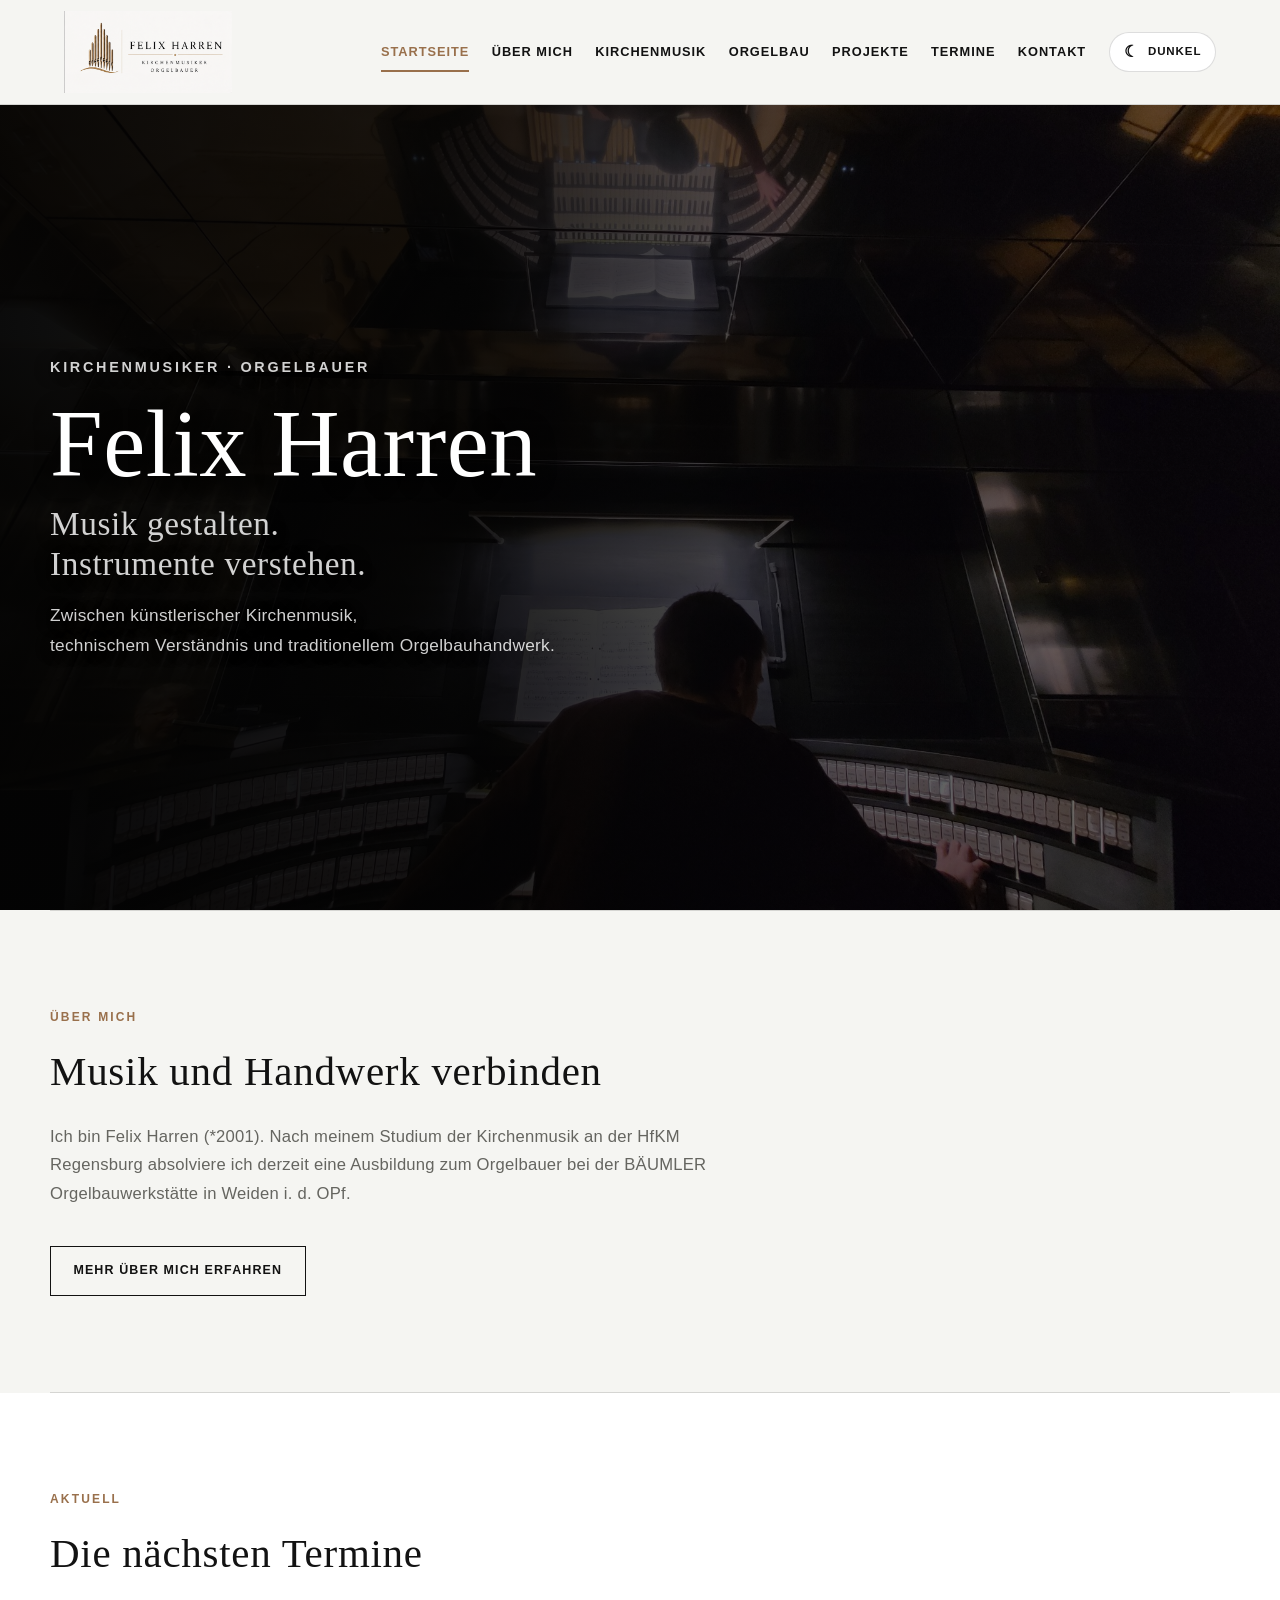
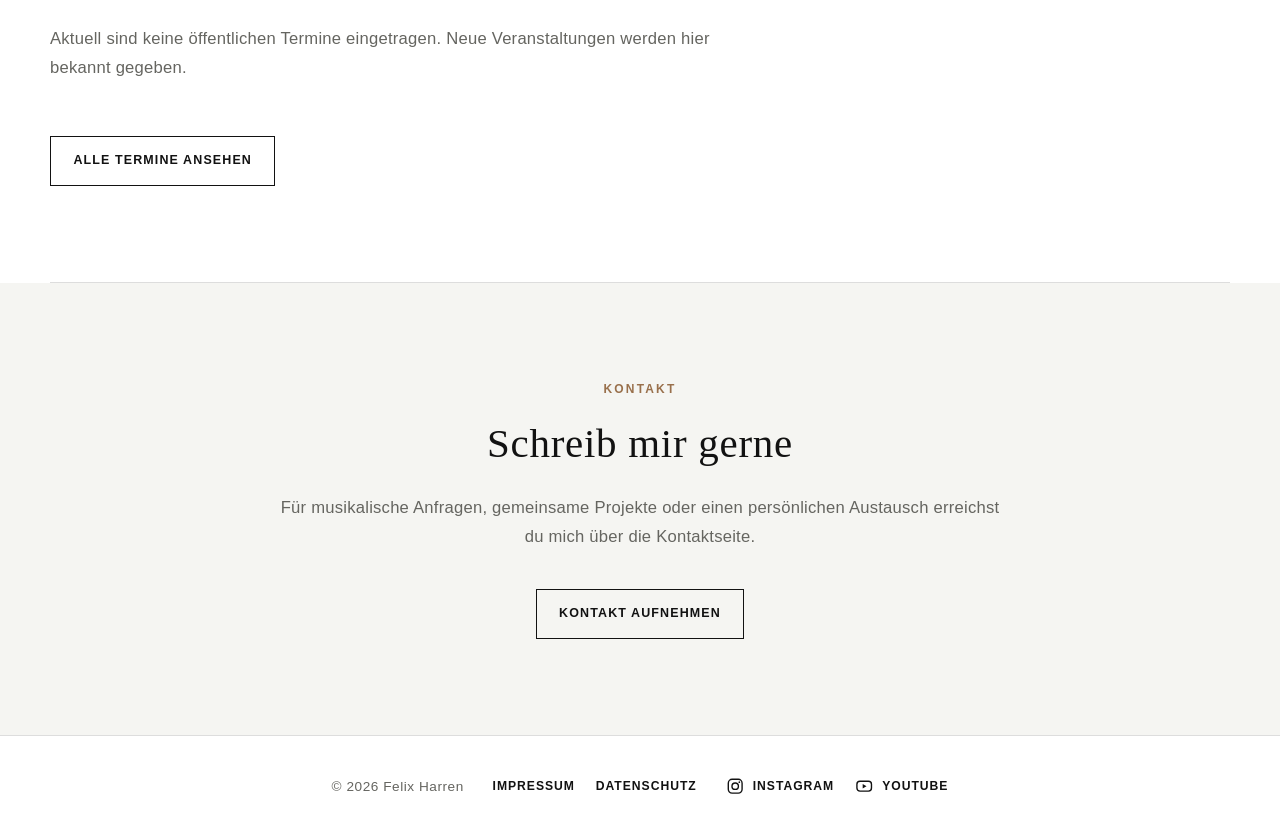
==== commit 1f2f9424: "Bildpfade korrigieren" ====
--- a/index.html
+++ b/index.html
@@ -9,14 +9,14 @@
 <meta content="Felix Harren" property="og:site_name"/>
 <meta content="Felix Harren | Kirchenmusiker und Orgelbauer" property="og:title"/>
 <meta content="Felix Harren verbindet Kirchenmusik, Orgelspiel, Chorleitung und traditionelles Orgelbauhandwerk." property="og:description"/>
-<meta content="https://felixharren.de/bilder/social/felix-harren-vorschau.jpg" property="og:image"/>
+<meta content="https://felixharren.de/Bilder/social/felix-harren-vorschau.jpg" property="og:image"/>
 <meta content="1200" property="og:image:width"/>
 <meta content="630" property="og:image:height"/>
 <meta content="Felix Harren – Kirchenmusiker und Orgelbauer" property="og:image:alt"/>
 <meta content="summary_large_image" name="twitter:card"/>
 <meta content="Felix Harren | Kirchenmusiker und Orgelbauer" name="twitter:title"/>
 <meta content="Felix Harren verbindet Kirchenmusik, Orgelspiel, Chorleitung und traditionelles Orgelbauhandwerk." name="twitter:description"/>
-<meta content="https://felixharren.de/bilder/social/felix-harren-vorschau.jpg" name="twitter:image"/>
+<meta content="https://felixharren.de/Bilder/social/felix-harren-vorschau.jpg" name="twitter:image"/>
 <meta content="index, follow, max-image-preview:large" name="robots"/>
 <meta content="width=device-width, initial-scale=1.0" name="viewport"/>
 <meta content="Felix Harren verbindet Kirchenmusik, Orgelspiel, Chorleitung und traditionelles Orgelbauhandwerk." name="description"/>
@@ -47,10 +47,10 @@
             document.documentElement.dataset.theme = startDesign;
         })();
     </script>
-<link href="bilder/logo/favicon-hell.png" id="favicon" rel="icon" type="image/png"/>
-<link href="bilder/logo/favicon-hell.png" id="apple-touch-icon" rel="apple-touch-icon"/>
+<link href="Bilder/Logo/favicon-hell.png" id="favicon" rel="icon" type="image/png"/>
+<link href="Bilder/Logo/favicon-hell.png" id="apple-touch-icon" rel="apple-touch-icon"/>
 <meta content="#f5f5f2" id="theme-color" name="theme-color"/>
-<link as="image" fetchpriority="high" href="bilder/orgel/orgel-speyer-quer.JPG" rel="preload"/>
+<link as="image" fetchpriority="high" href="Bilder/orgel/orgel-speyer-quer.JPG" rel="preload"/>
 <link href="style.css" rel="stylesheet"/>
 <link href="bilder.css" rel="stylesheet"/>
 <link href="responsive.css" rel="stylesheet"/>
@@ -68,7 +68,7 @@
         "https://www.youtube.com/@felixharren"
     ],
     "url": "https://felixharren.de/",
-    "image": "https://felixharren.de/bilder/social/felix-harren-vorschau.jpg"
+    "image": "https://felixharren.de/Bilder/social/felix-harren-vorschau.jpg"
 }</script>
 <script defer="" src="termine-daten.js"></script>
 <script defer="" src="script.js"></script>
@@ -77,8 +77,8 @@
 <header>
 <h1 class="seitenkopf-logo">
 <a aria-label="Felix Harren – Startseite" href="index.html">
-<img alt="Felix Harren – Kirchenmusiker, Orgelbauer" class="logo-hellmodus" src="bilder/logo/logo-hell-breit.png"/>
-<img alt="" aria-hidden="true" class="logo-dunkelmodus" src="bilder/logo/logo-dunkel-breit.png"/>
+<img alt="Felix Harren – Kirchenmusiker, Orgelbauer" class="logo-hellmodus" src="Bilder/Logo/logo-hell-breit.png"/>
+<img alt="" aria-hidden="true" class="logo-dunkelmodus" src="Bilder/Logo/logo-dunkel-breit.png"/>
 </a>
 </h1>
 <button aria-controls="kopf-menue" aria-expanded="false" aria-label="Menü öffnen" class="menu-schalter" type="button">
--- a/bilder.css
+++ b/bilder.css
@@ -40,7 +40,7 @@
             rgba(0, 0, 0, 0.18) 0%,
             rgba(0, 0, 0, 0.28) 100%
         ),
-        url("bilder/orgel/orgel-speyer-quer.JPG");
+        url("Bilder/orgel/orgel-speyer-quer.JPG");
 
     background-position: center bottom;
     background-repeat: no-repeat;
@@ -194,7 +194,7 @@
                 rgba(4, 4, 4, 0.58) 43%,
                 rgba(4, 4, 4, 0.94) 100%
             ),
-            url("bilder/orgel/orgel-speyer-quer.JPG");
+            url("Bilder/orgel/orgel-speyer-quer.JPG");
 
         background-position: 58% bottom;
     }
--- a/responsive.css
+++ b/responsive.css
@@ -89,7 +89,7 @@
             rgba(0, 0, 0, 0.12) 0%,
             rgba(0, 0, 0, 0.32) 100%
         ),
-        url("bilder/orgel/orgel-speyer-quer.JPG");
+        url("Bilder/orgel/orgel-speyer-quer.JPG");
 
     background-position: center bottom;
 }
@@ -289,7 +289,7 @@
                 rgba(0, 0, 0, 0.14) 0%,
                 rgba(0, 0, 0, 0.38) 100%
             ),
-            url("bilder/orgel/orgel-speyer-quer.JPG");
+            url("Bilder/orgel/orgel-speyer-quer.JPG");
 
         background-position: 57% bottom;
     }
@@ -409,7 +409,7 @@
                 rgba(3, 3, 3, 0.95) 83%,
                 rgba(3, 3, 3, 0.99) 100%
             ),
-            url("bilder/orgel/orgel-speyer-quer.JPG");
+            url("Bilder/orgel/orgel-speyer-quer.JPG");
 
         background-position: 62% bottom;
     }
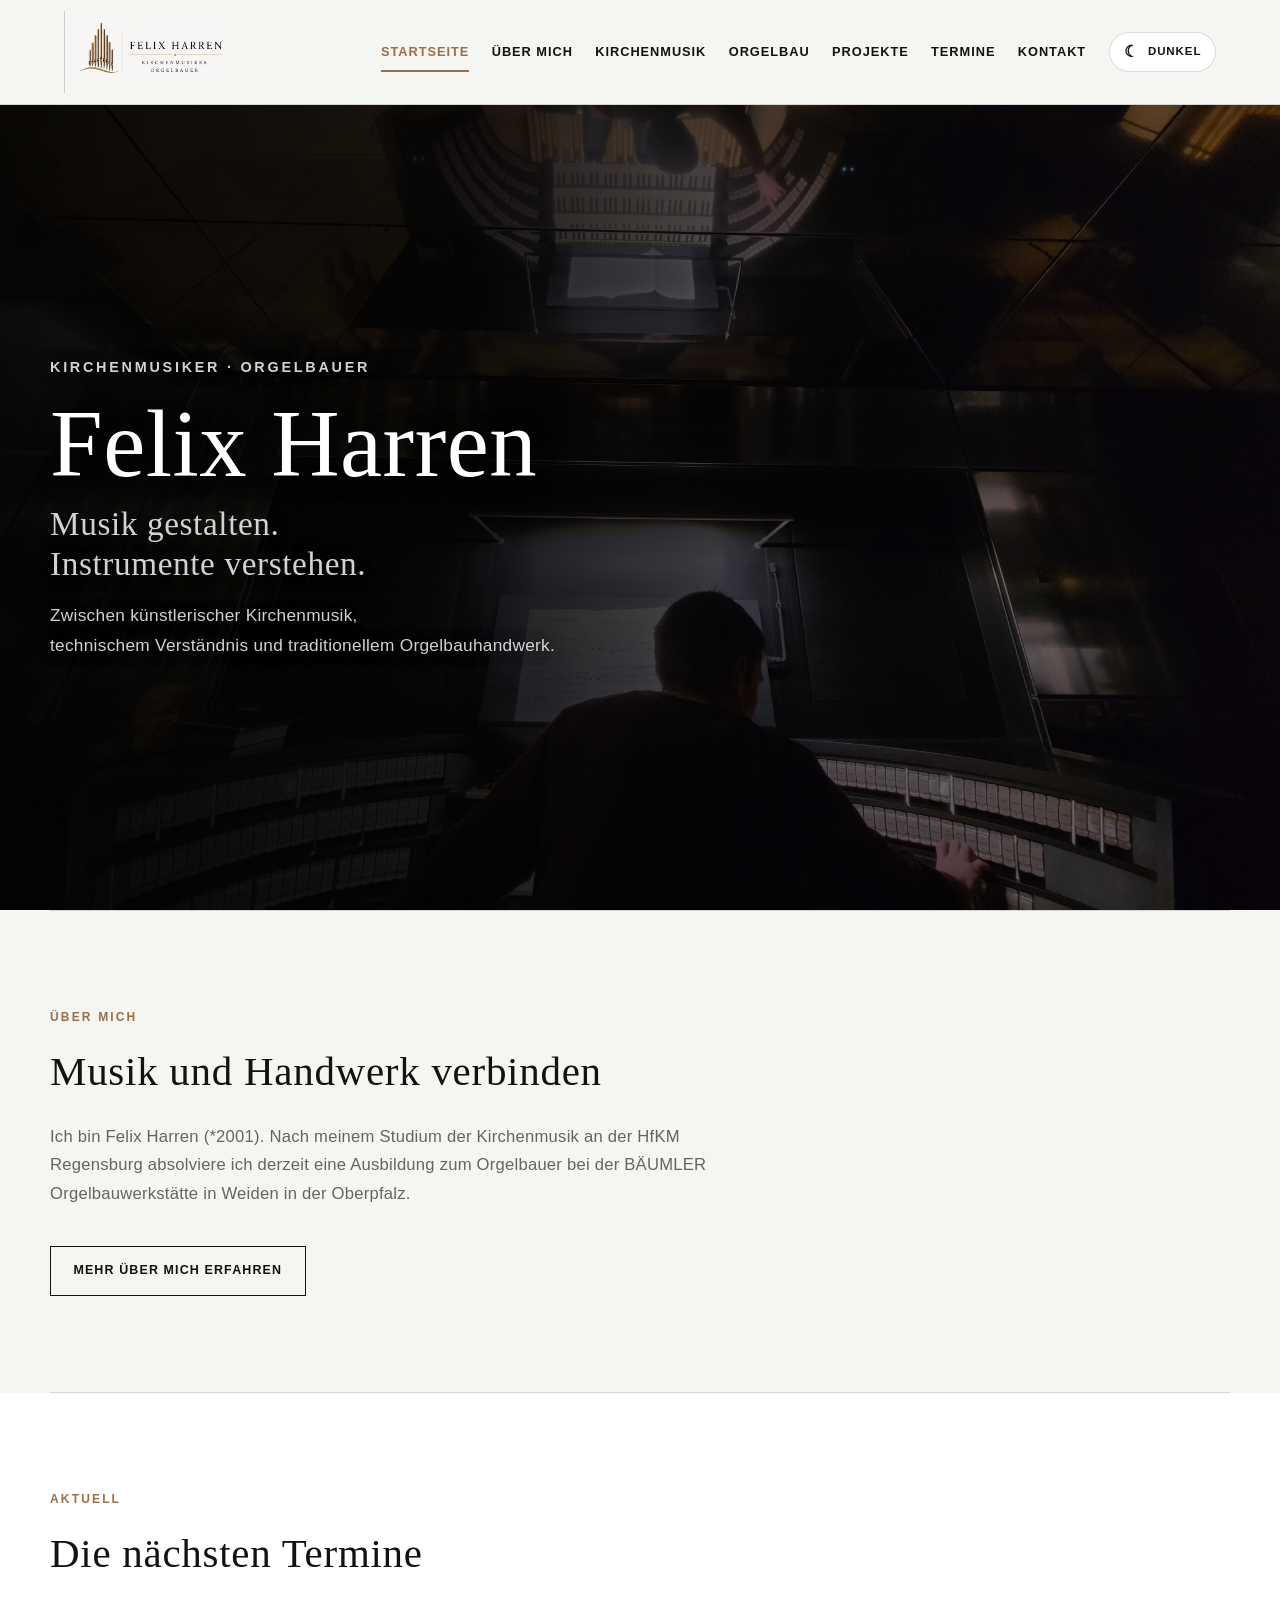
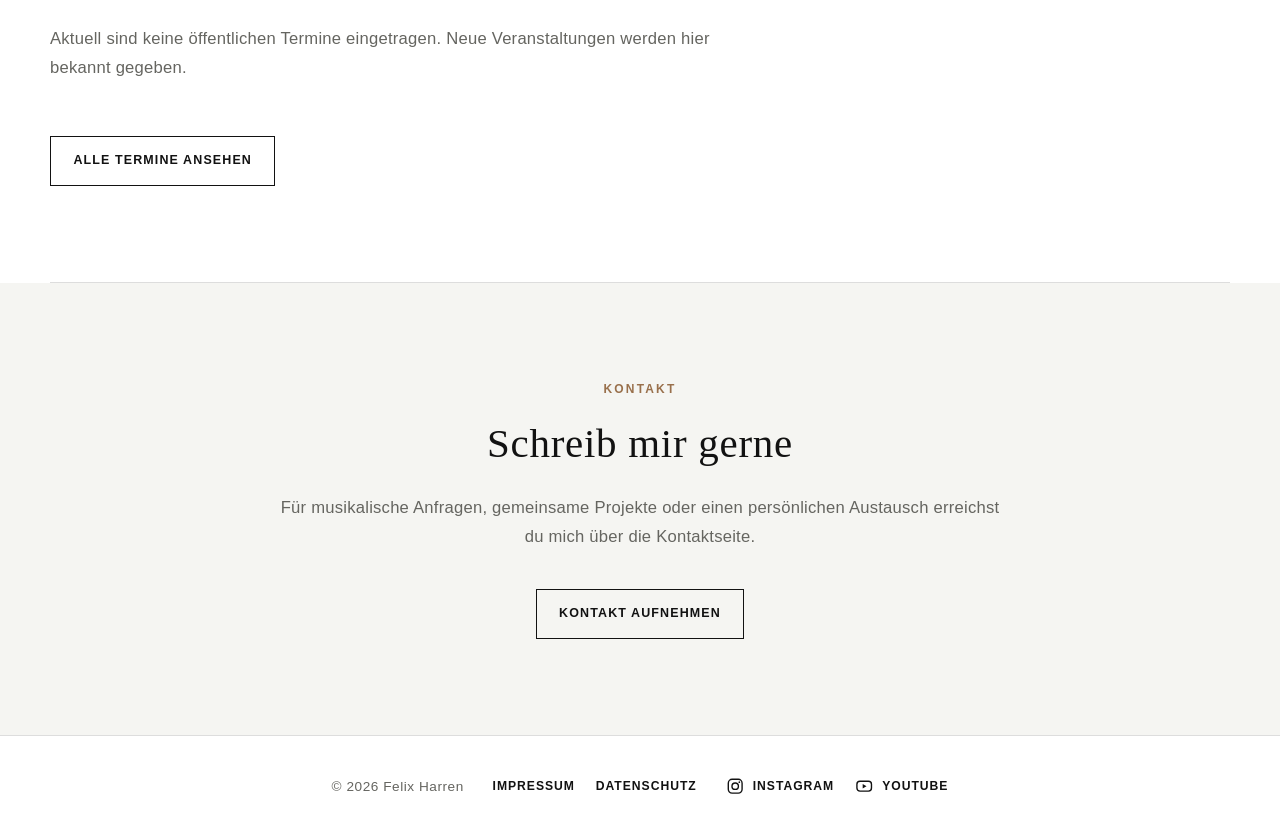
==== commit 7cb115fe: "Rechtschreibung" ====
--- a/index.html
+++ b/index.html
@@ -129,7 +129,7 @@
                 Ich bin Felix Harren (*2001). Nach meinem Studium
                 der Kirchenmusik an der HfKM Regensburg absolviere
                 ich derzeit eine Ausbildung zum Orgelbauer bei der
-                BÄUMLER Orgelbauwerkstätte in Weiden i. d. OPf.
+                BÄUMLER Orgelbauwerkstätte in Weiden in der Oberpfalz.
             </p>
 <a href="ueber-mich.html">
                 Mehr über mich erfahren
